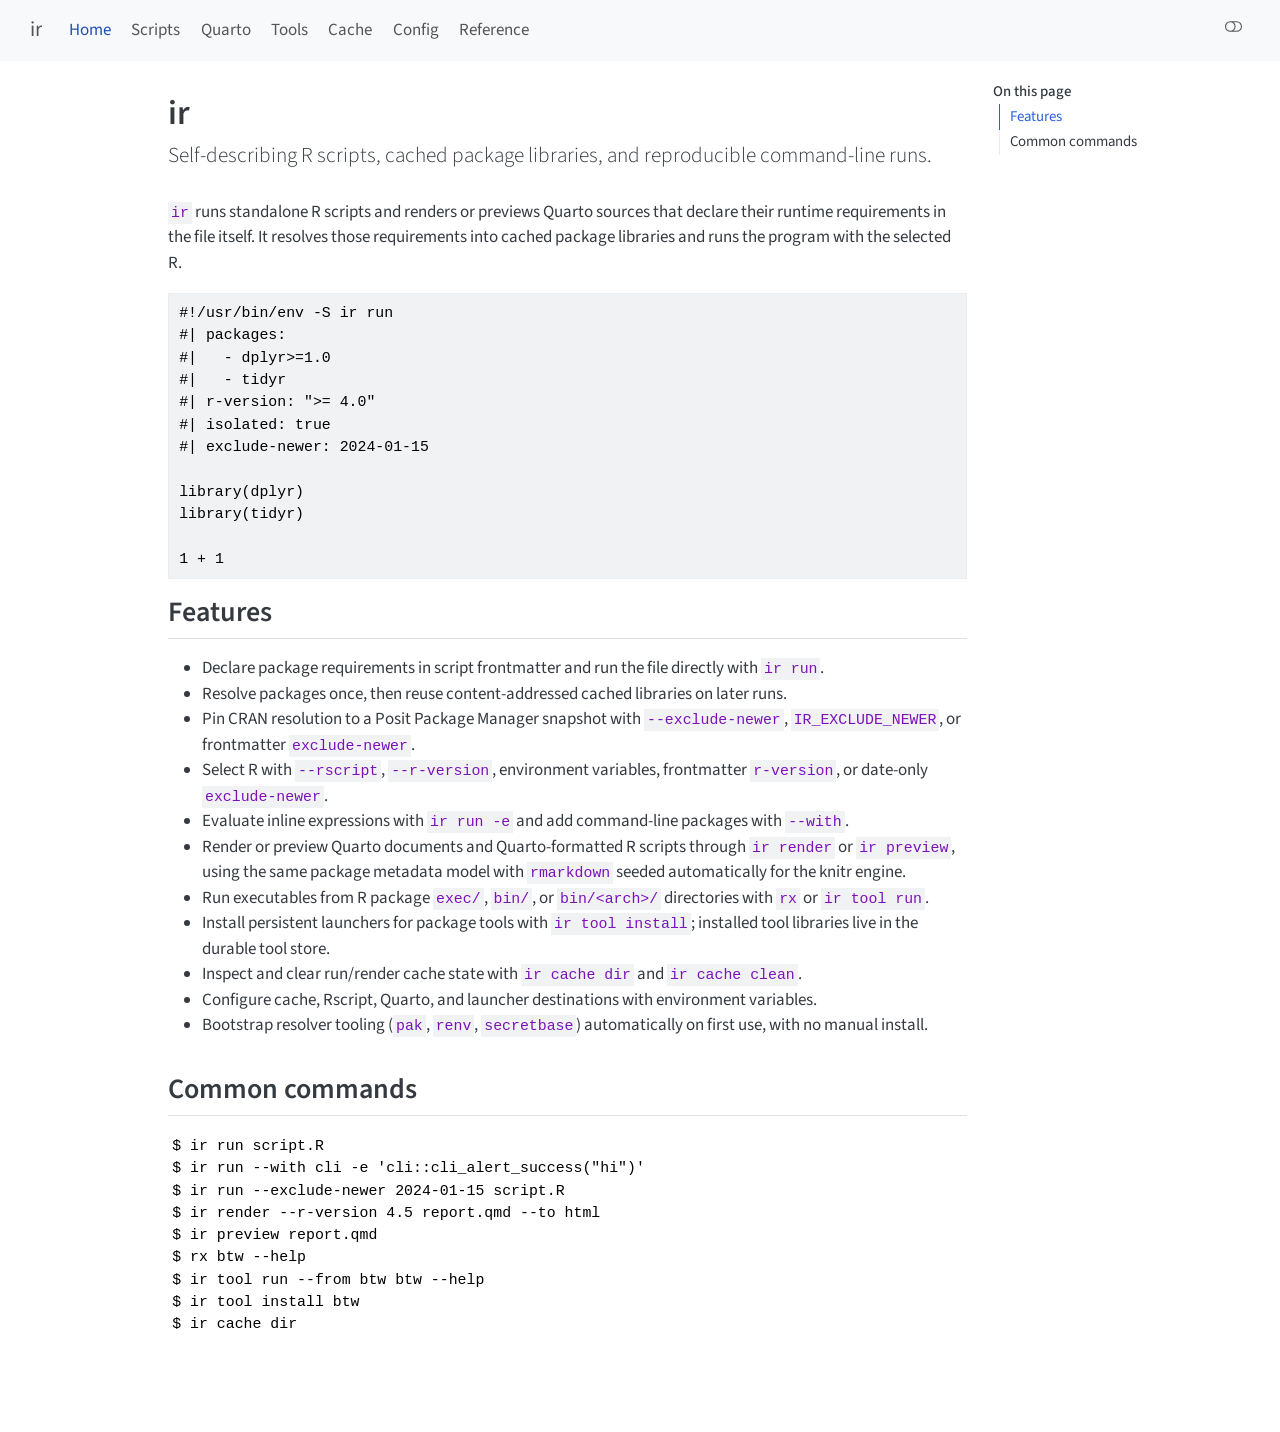
==== index.html @ ee56a280 "Built site for gh-pages" ====
<!DOCTYPE html>
<html xmlns="http://www.w3.org/1999/xhtml" lang="en" xml:lang="en"><head>

<meta charset="utf-8">
<meta name="generator" content="quarto-1.9.38">

<meta name="viewport" content="width=device-width, initial-scale=1.0, user-scalable=yes">


<title>ir</title>
<style>
/* Default styles provided by pandoc.
** See https://pandoc.org/MANUAL.html#variables-for-html for config info.
*/
code{white-space: pre-wrap;}
span.smallcaps{font-variant: small-caps;}
div.columns{display: flex; gap: min(4vw, 1.5em);}
div.column{flex: auto; overflow-x: auto;}
div.hanging-indent{margin-left: 1.5em; text-indent: -1.5em;}
ul.task-list{list-style: none;}
ul.task-list li input[type="checkbox"] {
  width: 0.8em;
  margin: 0 0.8em 0.2em -1em; /* quarto-specific, see https://github.com/quarto-dev/quarto-cli/issues/4556 */ 
  vertical-align: middle;
}
/* CSS for syntax highlighting */
html { -webkit-text-size-adjust: 100%; }
pre > code.sourceCode { white-space: pre; position: relative; }
pre > code.sourceCode > span { display: inline-block; line-height: 1.25; }
pre > code.sourceCode > span:empty { height: 1.2em; }
.sourceCode { overflow: visible; }
code.sourceCode > span { color: inherit; text-decoration: inherit; }
div.sourceCode { margin: 1em 0; }
pre.sourceCode { margin: 0; }
@media screen {
div.sourceCode { overflow: auto; }
}
@media print {
pre > code.sourceCode { white-space: pre-wrap; }
pre > code.sourceCode > span { text-indent: -5em; padding-left: 5em; }
}
pre.numberSource code
  { counter-reset: source-line 0; }
pre.numberSource code > span
  { position: relative; left: -4em; counter-increment: source-line; }
pre.numberSource code > span > a:first-child::before
  { content: counter(source-line);
    position: relative; left: -1em; text-align: right; vertical-align: baseline;
    border: none; display: inline-block;
    -webkit-touch-callout: none; -webkit-user-select: none;
    -khtml-user-select: none; -moz-user-select: none;
    -ms-user-select: none; user-select: none;
    padding: 0 4px; width: 4em;
  }
pre.numberSource { margin-left: 3em;  padding-left: 4px; }
div.sourceCode
  {   }
@media screen {
pre > code.sourceCode > span > a:first-child::before { text-decoration: underline; }
}
</style>


<script src="site_libs/quarto-nav/quarto-nav.js"></script>
<script src="site_libs/quarto-nav/headroom.min.js"></script>
<script src="site_libs/clipboard/clipboard.min.js"></script>
<script src="site_libs/quarto-search/autocomplete.umd.js"></script>
<script src="site_libs/quarto-search/fuse.min.js"></script>
<script src="site_libs/quarto-search/quarto-search.js"></script>
<meta name="quarto:offset" content="./">
<script src="site_libs/quarto-html/quarto.js" type="module"></script>
<script src="site_libs/quarto-html/tabsets/tabsets.js" type="module"></script>
<script src="site_libs/quarto-html/popper.min.js"></script>
<script src="site_libs/quarto-html/tippy.umd.min.js"></script>
<script src="site_libs/quarto-html/anchor.min.js"></script>
<link href="site_libs/quarto-html/tippy.css" rel="stylesheet">
<link href="site_libs/quarto-html/quarto-syntax-highlighting-15634bcf2e68342d4ad2dfa704d543f6.css" rel="stylesheet" class="quarto-color-scheme" id="quarto-text-highlighting-styles">
<link href="site_libs/quarto-html/quarto-syntax-highlighting-dark-0a6b7249c26820e032cb0bd839ff02b1.css" rel="stylesheet" class="quarto-color-scheme quarto-color-alternate" id="quarto-text-highlighting-styles">
<link href="site_libs/quarto-html/quarto-syntax-highlighting-15634bcf2e68342d4ad2dfa704d543f6.css" rel="stylesheet" class="quarto-color-scheme-extra" id="quarto-text-highlighting-styles">
<script src="site_libs/bootstrap/bootstrap.min.js"></script>
<link href="site_libs/bootstrap/bootstrap-icons.css" rel="stylesheet">
<link href="site_libs/bootstrap/bootstrap-4d08de4580803706af5889ce055dab9a.min.css" rel="stylesheet" append-hash="true" class="quarto-color-scheme" id="quarto-bootstrap" data-mode="light">
<link href="site_libs/bootstrap/bootstrap-dark-e6dd9997ba118c68ba13f581a7417351.min.css" rel="stylesheet" append-hash="true" class="quarto-color-scheme quarto-color-alternate" id="quarto-bootstrap" data-mode="dark">
<link href="site_libs/bootstrap/bootstrap-4d08de4580803706af5889ce055dab9a.min.css" rel="stylesheet" append-hash="true" class="quarto-color-scheme-extra" id="quarto-bootstrap" data-mode="light">
<script id="quarto-search-options" type="application/json">{
  "location": "navbar",
  "copy-button": false,
  "collapse-after": 3,
  "panel-placement": "end",
  "type": "overlay",
  "limit": 50,
  "keyboard-shortcut": [
    "f",
    "/",
    "s"
  ],
  "show-item-context": false,
  "language": {
    "search-no-results-text": "No results",
    "search-matching-documents-text": "matching documents",
    "search-copy-link-title": "Copy link to search",
    "search-hide-matches-text": "Hide additional matches",
    "search-more-match-text": "more match in this document",
    "search-more-matches-text": "more matches in this document",
    "search-clear-button-title": "Clear",
    "search-text-placeholder": "",
    "search-detached-cancel-button-title": "Cancel",
    "search-submit-button-title": "Submit",
    "search-label": "Search"
  }
}</script>


<link rel="stylesheet" href="styles.css">
</head>

<body class="nav-fixed quarto-light"><script id="quarto-html-before-body" type="application/javascript">
    const toggleBodyColorMode = (bsSheetEl) => {
      const mode = bsSheetEl.getAttribute("data-mode");
      const bodyEl = window.document.querySelector("body");
      if (mode === "dark") {
        bodyEl.classList.add("quarto-dark");
        bodyEl.classList.remove("quarto-light");
      } else {
        bodyEl.classList.add("quarto-light");
        bodyEl.classList.remove("quarto-dark");
      }
    }
    const toggleBodyColorPrimary = () => {
      const bsSheetEl = window.document.querySelector("link#quarto-bootstrap:not([rel=disabled-stylesheet])");
      if (bsSheetEl) {
        toggleBodyColorMode(bsSheetEl);
      }
    }
    const setColorSchemeToggle = (alternate) => {
      const toggles = window.document.querySelectorAll('.quarto-color-scheme-toggle');
      for (let i=0; i < toggles.length; i++) {
        const toggle = toggles[i];
        if (toggle) {
          if (alternate) {
            toggle.classList.add("alternate");
          } else {
            toggle.classList.remove("alternate");
          }
        }
      }
    };
    const toggleColorMode = (alternate) => {
      // Switch the stylesheets
      const primaryStylesheets = window.document.querySelectorAll('link.quarto-color-scheme:not(.quarto-color-alternate)');
      const alternateStylesheets = window.document.querySelectorAll('link.quarto-color-scheme.quarto-color-alternate');
      manageTransitions('#quarto-margin-sidebar .nav-link', false);
      if (alternate) {
        // note: dark is layered on light, we don't disable primary!
        enableStylesheet(alternateStylesheets);
        for (const sheetNode of alternateStylesheets) {
          if (sheetNode.id === "quarto-bootstrap") {
            toggleBodyColorMode(sheetNode);
          }
        }
      } else {
        disableStylesheet(alternateStylesheets);
        enableStylesheet(primaryStylesheets)
        toggleBodyColorPrimary();
      }
      manageTransitions('#quarto-margin-sidebar .nav-link', true);
      // Switch the toggles
      setColorSchemeToggle(alternate)
      // Hack to workaround the fact that safari doesn't
      // properly recolor the scrollbar when toggling (#1455)
      if (navigator.userAgent.indexOf('Safari') > 0 && navigator.userAgent.indexOf('Chrome') == -1) {
        manageTransitions("body", false);
        window.scrollTo(0, 1);
        setTimeout(() => {
          window.scrollTo(0, 0);
          manageTransitions("body", true);
        }, 40);
      }
    }
    const disableStylesheet = (stylesheets) => {
      for (let i=0; i < stylesheets.length; i++) {
        const stylesheet = stylesheets[i];
        stylesheet.rel = 'disabled-stylesheet';
      }
    }
    const enableStylesheet = (stylesheets) => {
      for (let i=0; i < stylesheets.length; i++) {
        const stylesheet = stylesheets[i];
        if(stylesheet.rel !== 'stylesheet') { // for Chrome, which will still FOUC without this check
          stylesheet.rel = 'stylesheet';
        }
      }
    }
    const manageTransitions = (selector, allowTransitions) => {
      const els = window.document.querySelectorAll(selector);
      for (let i=0; i < els.length; i++) {
        const el = els[i];
        if (allowTransitions) {
          el.classList.remove('notransition');
        } else {
          el.classList.add('notransition');
        }
      }
    }
    const isFileUrl = () => {
      return window.location.protocol === 'file:';
    }
    const hasAlternateSentinel = () => {
      let styleSentinel = getColorSchemeSentinel();
      if (styleSentinel !== null) {
        return styleSentinel === "alternate";
      } else {
        return false;
      }
    }
    const setStyleSentinel = (alternate) => {
      const value = alternate ? "alternate" : "default";
      if (!isFileUrl()) {
        window.localStorage.setItem("quarto-color-scheme", value);
      } else {
        localAlternateSentinel = value;
      }
    }
    const getColorSchemeSentinel = () => {
      if (!isFileUrl()) {
        const storageValue = window.localStorage.getItem("quarto-color-scheme");
        return storageValue != null ? storageValue : localAlternateSentinel;
      } else {
        return localAlternateSentinel;
      }
    }
    const toggleGiscusIfUsed = (isAlternate, darkModeDefault) => {
      const baseTheme = document.querySelector('#giscus-base-theme')?.value ?? 'light';
      const alternateTheme = document.querySelector('#giscus-alt-theme')?.value ?? 'dark';
      let newTheme = '';
      if(authorPrefersDark) {
        newTheme = isAlternate ? baseTheme : alternateTheme;
      } else {
        newTheme = isAlternate ? alternateTheme : baseTheme;
      }
      const changeGiscusTheme = () => {
        // From: https://github.com/giscus/giscus/issues/336
        const sendMessage = (message) => {
          const iframe = document.querySelector('iframe.giscus-frame');
          if (!iframe) return;
          iframe.contentWindow.postMessage({ giscus: message }, 'https://giscus.app');
        }
        sendMessage({
          setConfig: {
            theme: newTheme
          }
        });
      }
      const isGiscussLoaded = window.document.querySelector('iframe.giscus-frame') !== null;
      if (isGiscussLoaded) {
        changeGiscusTheme();
      }
    };
    const authorPrefersDark = false;
    const darkModeDefault = authorPrefersDark;
      document.querySelector('link#quarto-text-highlighting-styles.quarto-color-scheme-extra').rel = 'disabled-stylesheet';
      document.querySelector('link#quarto-bootstrap.quarto-color-scheme-extra').rel = 'disabled-stylesheet';
    let localAlternateSentinel = darkModeDefault ? 'alternate' : 'default';
    // Dark / light mode switch
    window.quartoToggleColorScheme = () => {
      // Read the current dark / light value
      let toAlternate = !hasAlternateSentinel();
      toggleColorMode(toAlternate);
      setStyleSentinel(toAlternate);
      toggleGiscusIfUsed(toAlternate, darkModeDefault);
      window.dispatchEvent(new Event('resize'));
    };
    // Switch to dark mode if need be
    if (hasAlternateSentinel()) {
      toggleColorMode(true);
    } else {
      toggleColorMode(false);
    }
  </script>

<div id="quarto-search-results"></div>
  <header id="quarto-header" class="headroom fixed-top">
    <nav class="navbar navbar-expand-lg " data-bs-theme="dark">
      <div class="navbar-container container-fluid">
      <div class="navbar-brand-container mx-auto">
    <a class="navbar-brand" href="./index.html">
    <span class="navbar-title">ir</span>
    </a>
  </div>
            <div id="quarto-search" class="" title="Search"></div>
          <button class="navbar-toggler" type="button" data-bs-toggle="collapse" data-bs-target="#navbarCollapse" aria-controls="navbarCollapse" role="menu" aria-expanded="false" aria-label="Toggle navigation" onclick="if (window.quartoToggleHeadroom) { window.quartoToggleHeadroom(); }">
  <span class="navbar-toggler-icon"></span>
</button>
          <div class="collapse navbar-collapse" id="navbarCollapse">
            <ul class="navbar-nav navbar-nav-scroll me-auto">
  <li class="nav-item">
    <a class="nav-link active" href="./index.html" aria-current="page"> 
<span class="menu-text">Home</span></a>
  </li>  
  <li class="nav-item">
    <a class="nav-link" href="./run.html"> 
<span class="menu-text">Scripts</span></a>
  </li>  
  <li class="nav-item">
    <a class="nav-link" href="./quarto.html"> 
<span class="menu-text">Quarto</span></a>
  </li>  
  <li class="nav-item">
    <a class="nav-link" href="./tools.html"> 
<span class="menu-text">Tools</span></a>
  </li>  
  <li class="nav-item">
    <a class="nav-link" href="./cache.html"> 
<span class="menu-text">Cache</span></a>
  </li>  
  <li class="nav-item">
    <a class="nav-link" href="./config.html"> 
<span class="menu-text">Config</span></a>
  </li>  
  <li class="nav-item">
    <a class="nav-link" href="./reference.html"> 
<span class="menu-text">Reference</span></a>
  </li>  
</ul>
          </div> <!-- /navcollapse -->
            <div class="quarto-navbar-tools">
  <a href="" class="quarto-color-scheme-toggle quarto-navigation-tool  px-1" onclick="window.quartoToggleColorScheme(); return false;" title="Toggle dark mode"><i class="bi"></i></a>
</div>
      </div> <!-- /container-fluid -->
    </nav>
</header>
<!-- content -->
<div id="quarto-content" class="quarto-container page-columns page-rows-contents page-layout-article page-navbar">
<!-- sidebar -->
<!-- margin-sidebar -->
    <div id="quarto-margin-sidebar" class="sidebar margin-sidebar">
        <nav id="TOC" role="doc-toc" class="toc-active">
    <h2 id="toc-title">On this page</h2>
   
  <ul>
  <li><a href="#features" id="toc-features" class="nav-link active" data-scroll-target="#features">Features</a></li>
  <li><a href="#common-commands" id="toc-common-commands" class="nav-link" data-scroll-target="#common-commands">Common commands</a></li>
  </ul>
</nav>
    </div>
<!-- main -->
<main class="content" id="quarto-document-content">


<header id="title-block-header" class="quarto-title-block default">
<div class="quarto-title">
<h1 class="title">ir</h1>
<p class="subtitle lead">Self-describing R scripts, cached package libraries, and reproducible command-line runs.</p>
</div>



<div class="quarto-title-meta">

    
  
    
  </div>
  


</header>


<p><code>ir</code> runs standalone R scripts and renders or previews Quarto sources that declare their runtime requirements in the file itself. It resolves those requirements into cached package libraries and runs the program with the selected R.</p>
<div class="code-copy-outer-scaffold"><div class="sourceCode" id="cb1"><pre class="sourceCode r code-with-copy"><code class="sourceCode r"><span id="cb1-1"><a href="#cb1-1" aria-hidden="true" tabindex="-1"></a><span class="co">#!/usr/bin/env -S ir run</span></span>
<span id="cb1-2"><a href="#cb1-2" aria-hidden="true" tabindex="-1"></a><span class="co">#| packages:</span></span>
<span id="cb1-3"><a href="#cb1-3" aria-hidden="true" tabindex="-1"></a><span class="co">#|   - dplyr&gt;=1.0</span></span>
<span id="cb1-4"><a href="#cb1-4" aria-hidden="true" tabindex="-1"></a><span class="co">#|   - tidyr</span></span>
<span id="cb1-5"><a href="#cb1-5" aria-hidden="true" tabindex="-1"></a><span class="co">#| r-version: "&gt;= 4.0"</span></span>
<span id="cb1-6"><a href="#cb1-6" aria-hidden="true" tabindex="-1"></a><span class="co">#| isolated: true</span></span>
<span id="cb1-7"><a href="#cb1-7" aria-hidden="true" tabindex="-1"></a><span class="co">#| exclude-newer: 2024-01-15</span></span>
<span id="cb1-8"><a href="#cb1-8" aria-hidden="true" tabindex="-1"></a></span>
<span id="cb1-9"><a href="#cb1-9" aria-hidden="true" tabindex="-1"></a><span class="fu">library</span>(dplyr)</span>
<span id="cb1-10"><a href="#cb1-10" aria-hidden="true" tabindex="-1"></a><span class="fu">library</span>(tidyr)</span>
<span id="cb1-11"><a href="#cb1-11" aria-hidden="true" tabindex="-1"></a></span>
<span id="cb1-12"><a href="#cb1-12" aria-hidden="true" tabindex="-1"></a><span class="dv">1</span> <span class="sc">+</span> <span class="dv">1</span></span></code></pre></div><button title="Copy to Clipboard" class="code-copy-button"><i class="bi"></i></button></div>
<section id="features" class="level2">
<h2 class="anchored" data-anchor-id="features">Features</h2>
<ul>
<li>Declare package requirements in script frontmatter and run the file directly with <code>ir run</code>.</li>
<li>Resolve packages once, then reuse content-addressed cached libraries on later runs.</li>
<li>Pin CRAN resolution to a Posit Package Manager snapshot with <code>--exclude-newer</code>, <code>IR_EXCLUDE_NEWER</code>, or frontmatter <code>exclude-newer</code>.</li>
<li>Select R with <code>--rscript</code>, <code>--r-version</code>, environment variables, frontmatter <code>r-version</code>, or date-only <code>exclude-newer</code>.</li>
<li>Evaluate inline expressions with <code>ir run -e</code> and add command-line packages with <code>--with</code>.</li>
<li>Render or preview Quarto documents and Quarto-formatted R scripts through <code>ir render</code> or <code>ir preview</code>, using the same package metadata model with <code>rmarkdown</code> seeded automatically for the knitr engine.</li>
<li>Run executables from R package <code>exec/</code>, <code>bin/</code>, or <code>bin/&lt;arch&gt;/</code> directories with <code>rx</code> or <code>ir tool run</code>.</li>
<li>Install persistent launchers for package tools with <code>ir tool install</code>; installed tool libraries live in the durable tool store.</li>
<li>Inspect and clear run/render cache state with <code>ir cache dir</code> and <code>ir cache clean</code>.</li>
<li>Configure cache, Rscript, Quarto, and launcher destinations with environment variables.</li>
<li>Bootstrap resolver tooling (<code>pak</code>, <code>renv</code>, <code>secretbase</code>) automatically on first use, with no manual install.</li>
</ul>
</section>
<section id="common-commands" class="level2">
<h2 class="anchored" data-anchor-id="common-commands">Common commands</h2>
<pre class="console"><code>$ ir run script.R
$ ir run --with cli -e 'cli::cli_alert_success("hi")'
$ ir run --exclude-newer 2024-01-15 script.R
$ ir render --r-version 4.5 report.qmd --to html
$ ir preview report.qmd
$ rx btw --help
$ ir tool run --from btw btw --help
$ ir tool install btw
$ ir cache dir</code></pre>


</section>

</main> <!-- /main -->
<script id="quarto-html-after-body" type="application/javascript">
  window.document.addEventListener("DOMContentLoaded", function (event) {
    // Ensure there is a toggle, if there isn't float one in the top right
    if (window.document.querySelector('.quarto-color-scheme-toggle') === null) {
      const a = window.document.createElement('a');
      a.classList.add('top-right');
      a.classList.add('quarto-color-scheme-toggle');
      a.href = "";
      a.onclick = function() { try { window.quartoToggleColorScheme(); } catch {} return false; };
      const i = window.document.createElement("i");
      i.classList.add('bi');
      a.appendChild(i);
      window.document.body.appendChild(a);
    }
    setColorSchemeToggle(hasAlternateSentinel())
    const icon = "";
    const anchorJS = new window.AnchorJS();
    anchorJS.options = {
      placement: 'right',
      icon: icon
    };
    anchorJS.add('.anchored');
    const isCodeAnnotation = (el) => {
      for (const clz of el.classList) {
        if (clz.startsWith('code-annotation-')) {                     
          return true;
        }
      }
      return false;
    }
    const onCopySuccess = function(e) {
      // button target
      const button = e.trigger;
      // don't keep focus
      button.blur();
      // flash "checked"
      button.classList.add('code-copy-button-checked');
      var currentTitle = button.getAttribute("title");
      button.setAttribute("title", "Copied!");
      let tooltip;
      if (window.bootstrap) {
        button.setAttribute("data-bs-toggle", "tooltip");
        button.setAttribute("data-bs-placement", "left");
        button.setAttribute("data-bs-title", "Copied!");
        tooltip = new bootstrap.Tooltip(button, 
          { trigger: "manual", 
            customClass: "code-copy-button-tooltip",
            offset: [0, -8]});
        tooltip.show();    
      }
      setTimeout(function() {
        if (tooltip) {
          tooltip.hide();
          button.removeAttribute("data-bs-title");
          button.removeAttribute("data-bs-toggle");
          button.removeAttribute("data-bs-placement");
        }
        button.setAttribute("title", currentTitle);
        button.classList.remove('code-copy-button-checked');
      }, 1000);
      // clear code selection
      e.clearSelection();
    }
    const getTextToCopy = function(trigger) {
      const outerScaffold = trigger.parentElement.cloneNode(true);
      const codeEl = outerScaffold.querySelector('code');
      for (const childEl of codeEl.children) {
        if (isCodeAnnotation(childEl)) {
          childEl.remove();
        }
      }
      return codeEl.innerText;
    }
    const clipboard = new window.ClipboardJS('.code-copy-button:not([data-in-quarto-modal])', {
      text: getTextToCopy
    });
    clipboard.on('success', onCopySuccess);
    if (window.document.getElementById('quarto-embedded-source-code-modal')) {
      const clipboardModal = new window.ClipboardJS('.code-copy-button[data-in-quarto-modal]', {
        text: getTextToCopy,
        container: window.document.getElementById('quarto-embedded-source-code-modal')
      });
      clipboardModal.on('success', onCopySuccess);
    }
      var localhostRegex = new RegExp(/^(?:http|https):\/\/localhost\:?[0-9]*\//);
      var mailtoRegex = new RegExp(/^mailto:/);
        var filterRegex = new RegExp("https:\/\/r-lib\.github\.io\/ir\/");
      var isInternal = (href) => {
          return filterRegex.test(href) || localhostRegex.test(href) || mailtoRegex.test(href);
      }
      // Inspect non-navigation links and adorn them if external
     var links = window.document.querySelectorAll('a[href]:not(.nav-link):not(.navbar-brand):not(.toc-action):not(.sidebar-link):not(.sidebar-item-toggle):not(.pagination-link):not(.no-external):not([aria-hidden]):not(.dropdown-item):not(.quarto-navigation-tool):not(.about-link)');
      for (var i=0; i<links.length; i++) {
        const link = links[i];
        if (!isInternal(link.href)) {
          // undo the damage that might have been done by quarto-nav.js in the case of
          // links that we want to consider external
          if (link.dataset.originalHref !== undefined) {
            link.href = link.dataset.originalHref;
          }
        }
      }
    function tippyHover(el, contentFn, onTriggerFn, onUntriggerFn) {
      const config = {
        allowHTML: true,
        maxWidth: 500,
        delay: 100,
        arrow: false,
        appendTo: function(el) {
            return el.parentElement;
        },
        interactive: true,
        interactiveBorder: 10,
        theme: 'quarto',
        placement: 'bottom-start',
      };
      if (contentFn) {
        config.content = contentFn;
      }
      if (onTriggerFn) {
        config.onTrigger = onTriggerFn;
      }
      if (onUntriggerFn) {
        config.onUntrigger = onUntriggerFn;
      }
      window.tippy(el, config); 
    }
    const noterefs = window.document.querySelectorAll('a[role="doc-noteref"]');
    for (var i=0; i<noterefs.length; i++) {
      const ref = noterefs[i];
      tippyHover(ref, function() {
        // use id or data attribute instead here
        let href = ref.getAttribute('data-footnote-href') || ref.getAttribute('href');
        try { href = new URL(href).hash; } catch {}
        const id = href.replace(/^#\/?/, "");
        const note = window.document.getElementById(id);
        if (note) {
          return note.innerHTML;
        } else {
          return "";
        }
      });
    }
    const xrefs = window.document.querySelectorAll('a.quarto-xref');
    const processXRef = (id, note) => {
      // Strip column container classes
      const stripColumnClz = (el) => {
        el.classList.remove("page-full", "page-columns");
        if (el.children) {
          for (const child of el.children) {
            stripColumnClz(child);
          }
        }
      }
      stripColumnClz(note)
      if (id === null || id.startsWith('sec-')) {
        // Special case sections, only their first couple elements
        const container = document.createElement("div");
        if (note.children && note.children.length > 2) {
          container.appendChild(note.children[0].cloneNode(true));
          for (let i = 1; i < note.children.length; i++) {
            const child = note.children[i];
            if (child.tagName === "P" && child.innerText === "") {
              continue;
            } else {
              container.appendChild(child.cloneNode(true));
              break;
            }
          }
          if (window.Quarto?.typesetMath) {
            window.Quarto.typesetMath(container);
          }
          return container.innerHTML
        } else {
          if (window.Quarto?.typesetMath) {
            window.Quarto.typesetMath(note);
          }
          return note.innerHTML;
        }
      } else {
        // Remove any anchor links if they are present
        const anchorLink = note.querySelector('a.anchorjs-link');
        if (anchorLink) {
          anchorLink.remove();
        }
        if (window.Quarto?.typesetMath) {
          window.Quarto.typesetMath(note);
        }
        if (note.classList.contains("callout")) {
          return note.outerHTML;
        } else {
          return note.innerHTML;
        }
      }
    }
    for (var i=0; i<xrefs.length; i++) {
      const xref = xrefs[i];
      tippyHover(xref, undefined, function(instance) {
        instance.disable();
        let url = xref.getAttribute('href');
        let hash = undefined; 
        if (url.startsWith('#')) {
          hash = url;
        } else {
          try { hash = new URL(url).hash; } catch {}
        }
        if (hash) {
          const id = hash.replace(/^#\/?/, "");
          const note = window.document.getElementById(id);
          if (note !== null) {
            try {
              const html = processXRef(id, note.cloneNode(true));
              instance.setContent(html);
            } finally {
              instance.enable();
              instance.show();
            }
          } else {
            // See if we can fetch this
            fetch(url.split('#')[0])
            .then(res => res.text())
            .then(html => {
              const parser = new DOMParser();
              const htmlDoc = parser.parseFromString(html, "text/html");
              const note = htmlDoc.getElementById(id);
              if (note !== null) {
                const html = processXRef(id, note);
                instance.setContent(html);
              } 
            }).finally(() => {
              instance.enable();
              instance.show();
            });
          }
        } else {
          // See if we can fetch a full url (with no hash to target)
          // This is a special case and we should probably do some content thinning / targeting
          fetch(url)
          .then(res => res.text())
          .then(html => {
            const parser = new DOMParser();
            const htmlDoc = parser.parseFromString(html, "text/html");
            const note = htmlDoc.querySelector('main.content');
            if (note !== null) {
              // This should only happen for chapter cross references
              // (since there is no id in the URL)
              // remove the first header
              if (note.children.length > 0 && note.children[0].tagName === "HEADER") {
                note.children[0].remove();
              }
              const html = processXRef(null, note);
              instance.setContent(html);
            } 
          }).finally(() => {
            instance.enable();
            instance.show();
          });
        }
      }, function(instance) {
      });
    }
        let selectedAnnoteEl;
        const selectorForAnnotation = ( cell, annotation) => {
          let cellAttr = 'data-code-cell="' + cell + '"';
          let lineAttr = 'data-code-annotation="' +  annotation + '"';
          const selector = 'span[' + cellAttr + '][' + lineAttr + ']';
          return selector;
        }
        const selectCodeLines = (annoteEl) => {
          const doc = window.document;
          const targetCell = annoteEl.getAttribute("data-target-cell");
          const targetAnnotation = annoteEl.getAttribute("data-target-annotation");
          const annoteSpan = window.document.querySelector(selectorForAnnotation(targetCell, targetAnnotation));
          const lines = annoteSpan.getAttribute("data-code-lines").split(",");
          const lineIds = lines.map((line) => {
            return targetCell + "-" + line;
          })
          let top = null;
          let height = null;
          let parent = null;
          if (lineIds.length > 0) {
              //compute the position of the single el (top and bottom and make a div)
              const el = window.document.getElementById(lineIds[0]);
              top = el.offsetTop;
              height = el.offsetHeight;
              parent = el.parentElement.parentElement;
            if (lineIds.length > 1) {
              const lastEl = window.document.getElementById(lineIds[lineIds.length - 1]);
              const bottom = lastEl.offsetTop + lastEl.offsetHeight;
              height = bottom - top;
            }
            if (top !== null && height !== null && parent !== null) {
              // cook up a div (if necessary) and position it 
              let div = window.document.getElementById("code-annotation-line-highlight");
              if (div === null) {
                div = window.document.createElement("div");
                div.setAttribute("id", "code-annotation-line-highlight");
                div.style.position = 'absolute';
                parent.appendChild(div);
              }
              div.style.top = top - 2 + "px";
              div.style.height = height + 4 + "px";
              div.style.left = 0;
              let gutterDiv = window.document.getElementById("code-annotation-line-highlight-gutter");
              if (gutterDiv === null) {
                gutterDiv = window.document.createElement("div");
                gutterDiv.setAttribute("id", "code-annotation-line-highlight-gutter");
                gutterDiv.style.position = 'absolute';
                const codeCell = window.document.getElementById(targetCell);
                const gutter = codeCell.querySelector('.code-annotation-gutter');
                gutter.appendChild(gutterDiv);
              }
              gutterDiv.style.top = top - 2 + "px";
              gutterDiv.style.height = height + 4 + "px";
            }
            selectedAnnoteEl = annoteEl;
          }
        };
        const unselectCodeLines = () => {
          const elementsIds = ["code-annotation-line-highlight", "code-annotation-line-highlight-gutter"];
          elementsIds.forEach((elId) => {
            const div = window.document.getElementById(elId);
            if (div) {
              div.remove();
            }
          });
          selectedAnnoteEl = undefined;
        };
          // Handle positioning of the toggle
      window.addEventListener(
        "resize",
        throttle(() => {
          elRect = undefined;
          if (selectedAnnoteEl) {
            selectCodeLines(selectedAnnoteEl);
          }
        }, 10)
      );
      function throttle(fn, ms) {
      let throttle = false;
      let timer;
        return (...args) => {
          if(!throttle) { // first call gets through
              fn.apply(this, args);
              throttle = true;
          } else { // all the others get throttled
              if(timer) clearTimeout(timer); // cancel #2
              timer = setTimeout(() => {
                fn.apply(this, args);
                timer = throttle = false;
              }, ms);
          }
        };
      }
        // Attach click handler to the DT
        const annoteDls = window.document.querySelectorAll('dt[data-target-cell]');
        for (const annoteDlNode of annoteDls) {
          annoteDlNode.addEventListener('click', (event) => {
            const clickedEl = event.target;
            if (clickedEl !== selectedAnnoteEl) {
              unselectCodeLines();
              const activeEl = window.document.querySelector('dt[data-target-cell].code-annotation-active');
              if (activeEl) {
                activeEl.classList.remove('code-annotation-active');
              }
              selectCodeLines(clickedEl);
              clickedEl.classList.add('code-annotation-active');
            } else {
              // Unselect the line
              unselectCodeLines();
              clickedEl.classList.remove('code-annotation-active');
            }
          });
        }
    const findCites = (el) => {
      const parentEl = el.parentElement;
      if (parentEl) {
        const cites = parentEl.dataset.cites;
        if (cites) {
          return {
            el,
            cites: cites.split(' ')
          };
        } else {
          return findCites(el.parentElement)
        }
      } else {
        return undefined;
      }
    };
    var bibliorefs = window.document.querySelectorAll('a[role="doc-biblioref"]');
    for (var i=0; i<bibliorefs.length; i++) {
      const ref = bibliorefs[i];
      const citeInfo = findCites(ref);
      if (citeInfo) {
        tippyHover(citeInfo.el, function() {
          var popup = window.document.createElement('div');
          citeInfo.cites.forEach(function(cite) {
            var citeDiv = window.document.createElement('div');
            citeDiv.classList.add('hanging-indent');
            citeDiv.classList.add('csl-entry');
            var biblioDiv = window.document.getElementById('ref-' + cite);
            if (biblioDiv) {
              citeDiv.innerHTML = biblioDiv.innerHTML;
            }
            popup.appendChild(citeDiv);
          });
          return popup.innerHTML;
        });
      }
    }
  });
  </script>
</div> <!-- /content -->




</body></html>
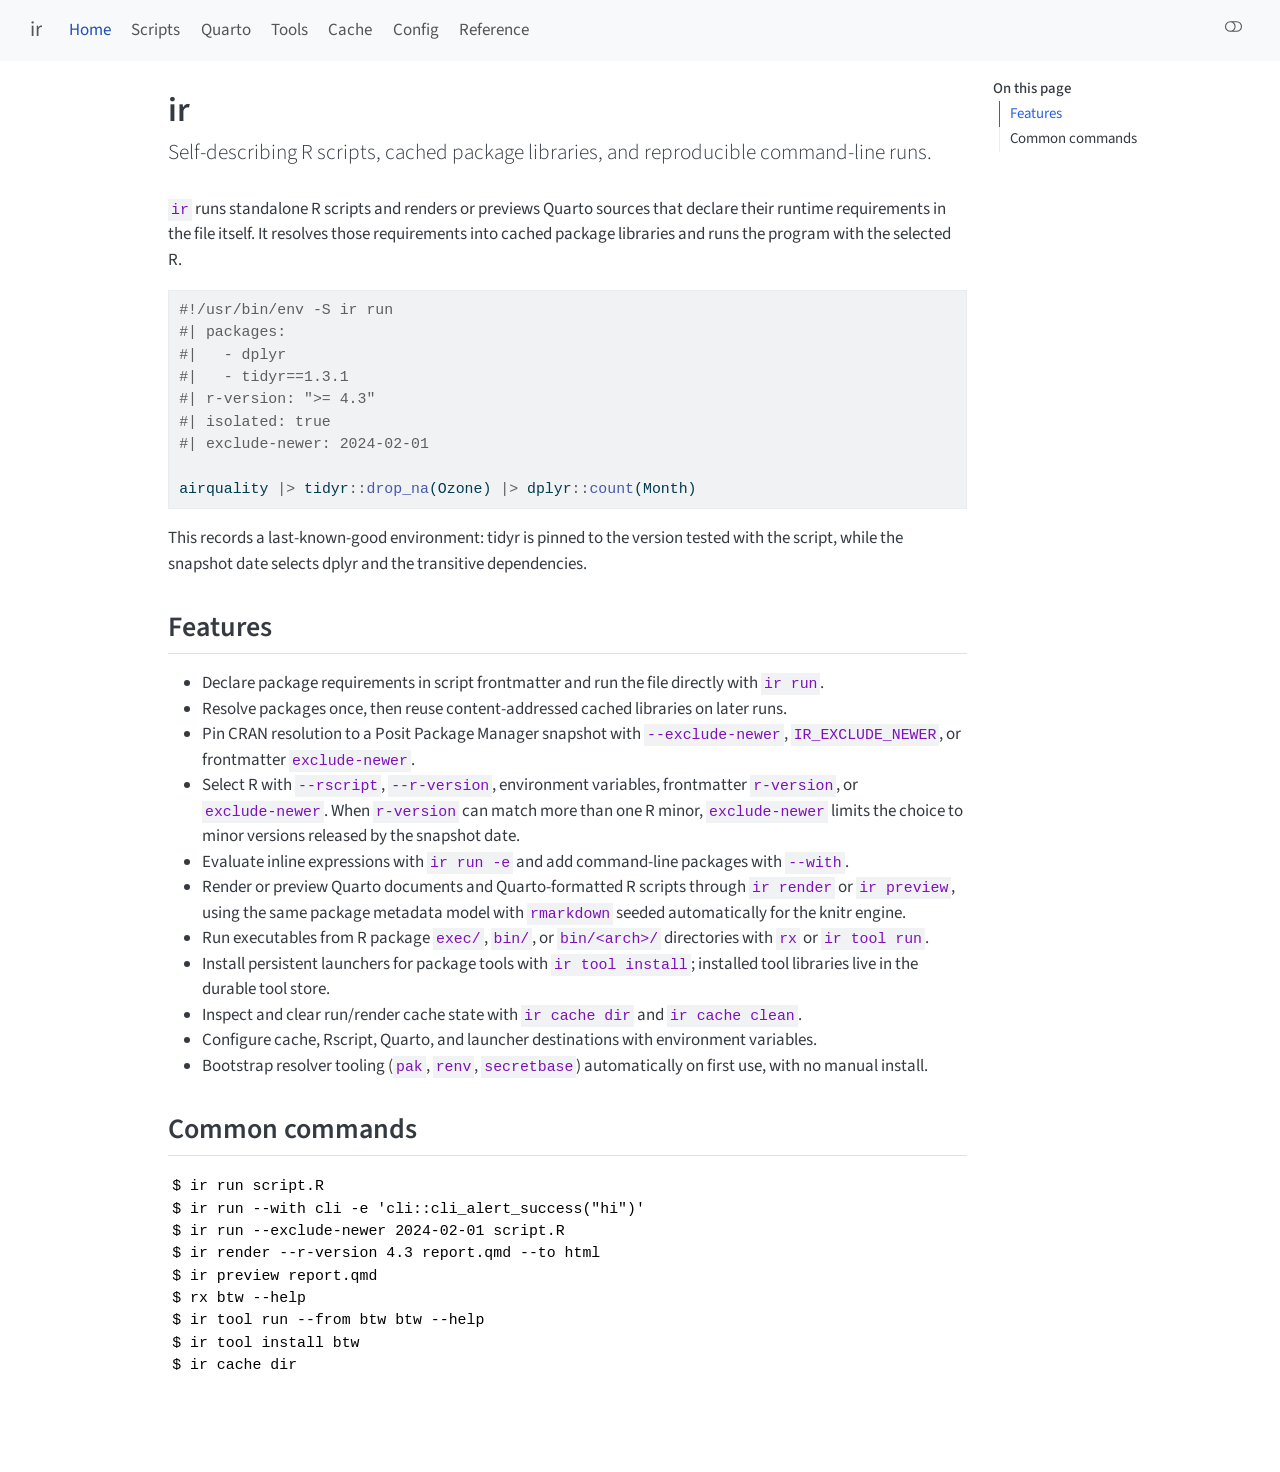
==== commit 63858f22: "Built site for gh-pages" ====
--- a/index.html
+++ b/index.html
@@ -2,7 +2,7 @@
 <html xmlns="http://www.w3.org/1999/xhtml" lang="en" xml:lang="en"><head>
 
 <meta charset="utf-8">
-<meta name="generator" content="quarto-1.9.38">
+<meta name="generator" content="quarto-1.10.18">
 
 <meta name="viewport" content="width=device-width, initial-scale=1.0, user-scalable=yes">
 
@@ -12,10 +12,13 @@
 /* Default styles provided by pandoc.
 ** See https://pandoc.org/MANUAL.html#variables-for-html for config info.
 */
-code{white-space: pre-wrap;}
 span.smallcaps{font-variant: small-caps;}
-div.columns{display: flex; gap: min(4vw, 1.5em);}
-div.column{flex: auto; overflow-x: auto;}
+div.columns{display: flex; gap: 1.5em;}
+div.column{flex: auto;}
+@media screen {
+div.columns{gap: min(4vw, 1.5em);}
+div.column{overflow-x: auto;}
+}
 div.hanging-indent{margin-left: 1.5em; text-indent: -1.5em;}
 ul.task-list{list-style: none;}
 ul.task-list li input[type="checkbox"] {
@@ -74,14 +77,14 @@
 <script src="site_libs/quarto-html/tippy.umd.min.js"></script>
 <script src="site_libs/quarto-html/anchor.min.js"></script>
 <link href="site_libs/quarto-html/tippy.css" rel="stylesheet">
-<link href="site_libs/quarto-html/quarto-syntax-highlighting-15634bcf2e68342d4ad2dfa704d543f6.css" rel="stylesheet" class="quarto-color-scheme" id="quarto-text-highlighting-styles">
-<link href="site_libs/quarto-html/quarto-syntax-highlighting-dark-0a6b7249c26820e032cb0bd839ff02b1.css" rel="stylesheet" class="quarto-color-scheme quarto-color-alternate" id="quarto-text-highlighting-styles">
-<link href="site_libs/quarto-html/quarto-syntax-highlighting-15634bcf2e68342d4ad2dfa704d543f6.css" rel="stylesheet" class="quarto-color-scheme-extra" id="quarto-text-highlighting-styles">
+<link href="site_libs/quarto-html/quarto-syntax-highlighting-64a204ab8560d761af7679ceaba22944.css" rel="stylesheet" class="quarto-color-scheme" id="quarto-text-highlighting-styles">
+<link href="site_libs/quarto-html/quarto-syntax-highlighting-dark-b85bc7c33db8c58e0ec93c3465666fed.css" rel="stylesheet" class="quarto-color-scheme quarto-color-alternate" id="quarto-text-highlighting-styles">
+<link href="site_libs/quarto-html/quarto-syntax-highlighting-64a204ab8560d761af7679ceaba22944.css" rel="stylesheet" class="quarto-color-scheme-extra" id="quarto-text-highlighting-styles">
 <script src="site_libs/bootstrap/bootstrap.min.js"></script>
 <link href="site_libs/bootstrap/bootstrap-icons.css" rel="stylesheet">
-<link href="site_libs/bootstrap/bootstrap-4d08de4580803706af5889ce055dab9a.min.css" rel="stylesheet" append-hash="true" class="quarto-color-scheme" id="quarto-bootstrap" data-mode="light">
-<link href="site_libs/bootstrap/bootstrap-dark-e6dd9997ba118c68ba13f581a7417351.min.css" rel="stylesheet" append-hash="true" class="quarto-color-scheme quarto-color-alternate" id="quarto-bootstrap" data-mode="dark">
-<link href="site_libs/bootstrap/bootstrap-4d08de4580803706af5889ce055dab9a.min.css" rel="stylesheet" append-hash="true" class="quarto-color-scheme-extra" id="quarto-bootstrap" data-mode="light">
+<link href="site_libs/bootstrap/bootstrap-953b800d9952cad34f3dacfb44715a02.min.css" rel="stylesheet" append-hash="true" class="quarto-color-scheme" id="quarto-bootstrap" data-mode="light">
+<link href="site_libs/bootstrap/bootstrap-dark-4ed19646e448f51b124ecd4727e6ff6b.min.css" rel="stylesheet" append-hash="true" class="quarto-color-scheme quarto-color-alternate" id="quarto-bootstrap" data-mode="dark">
+<link href="site_libs/bootstrap/bootstrap-953b800d9952cad34f3dacfb44715a02.min.css" rel="stylesheet" append-hash="true" class="quarto-color-scheme-extra" id="quarto-bootstrap" data-mode="light">
 <script id="quarto-search-options" type="application/json">{
   "location": "navbar",
   "copy-button": false,
@@ -370,23 +373,21 @@
 <p><code>ir</code> runs standalone R scripts and renders or previews Quarto sources that declare their runtime requirements in the file itself. It resolves those requirements into cached package libraries and runs the program with the selected R.</p>
 <div class="code-copy-outer-scaffold"><div class="sourceCode" id="cb1"><pre class="sourceCode r code-with-copy"><code class="sourceCode r"><span id="cb1-1"><a href="#cb1-1" aria-hidden="true" tabindex="-1"></a><span class="co">#!/usr/bin/env -S ir run</span></span>
 <span id="cb1-2"><a href="#cb1-2" aria-hidden="true" tabindex="-1"></a><span class="co">#| packages:</span></span>
-<span id="cb1-3"><a href="#cb1-3" aria-hidden="true" tabindex="-1"></a><span class="co">#|   - dplyr&gt;=1.0</span></span>
-<span id="cb1-4"><a href="#cb1-4" aria-hidden="true" tabindex="-1"></a><span class="co">#|   - tidyr</span></span>
-<span id="cb1-5"><a href="#cb1-5" aria-hidden="true" tabindex="-1"></a><span class="co">#| r-version: "&gt;= 4.0"</span></span>
+<span id="cb1-3"><a href="#cb1-3" aria-hidden="true" tabindex="-1"></a><span class="co">#|   - dplyr</span></span>
+<span id="cb1-4"><a href="#cb1-4" aria-hidden="true" tabindex="-1"></a><span class="co">#|   - tidyr==1.3.1</span></span>
+<span id="cb1-5"><a href="#cb1-5" aria-hidden="true" tabindex="-1"></a><span class="co">#| r-version: "&gt;= 4.3"</span></span>
 <span id="cb1-6"><a href="#cb1-6" aria-hidden="true" tabindex="-1"></a><span class="co">#| isolated: true</span></span>
-<span id="cb1-7"><a href="#cb1-7" aria-hidden="true" tabindex="-1"></a><span class="co">#| exclude-newer: 2024-01-15</span></span>
+<span id="cb1-7"><a href="#cb1-7" aria-hidden="true" tabindex="-1"></a><span class="co">#| exclude-newer: 2024-02-01</span></span>
 <span id="cb1-8"><a href="#cb1-8" aria-hidden="true" tabindex="-1"></a></span>
-<span id="cb1-9"><a href="#cb1-9" aria-hidden="true" tabindex="-1"></a><span class="fu">library</span>(dplyr)</span>
-<span id="cb1-10"><a href="#cb1-10" aria-hidden="true" tabindex="-1"></a><span class="fu">library</span>(tidyr)</span>
-<span id="cb1-11"><a href="#cb1-11" aria-hidden="true" tabindex="-1"></a></span>
-<span id="cb1-12"><a href="#cb1-12" aria-hidden="true" tabindex="-1"></a><span class="dv">1</span> <span class="sc">+</span> <span class="dv">1</span></span></code></pre></div><button title="Copy to Clipboard" class="code-copy-button"><i class="bi"></i></button></div>
+<span id="cb1-9"><a href="#cb1-9" aria-hidden="true" tabindex="-1"></a>airquality <span class="sc">|&gt;</span> tidyr<span class="sc">::</span><span class="fu">drop_na</span>(Ozone) <span class="sc">|&gt;</span> dplyr<span class="sc">::</span><span class="fu">count</span>(Month)</span></code></pre></div><button title="Copy to Clipboard" class="code-copy-button"><i class="bi"></i></button></div>
+<p>This records a last-known-good environment: tidyr is pinned to the version tested with the script, while the snapshot date selects dplyr and the transitive dependencies.</p>
 <section id="features" class="level2">
 <h2 class="anchored" data-anchor-id="features">Features</h2>
 <ul>
 <li>Declare package requirements in script frontmatter and run the file directly with <code>ir run</code>.</li>
 <li>Resolve packages once, then reuse content-addressed cached libraries on later runs.</li>
 <li>Pin CRAN resolution to a Posit Package Manager snapshot with <code>--exclude-newer</code>, <code>IR_EXCLUDE_NEWER</code>, or frontmatter <code>exclude-newer</code>.</li>
-<li>Select R with <code>--rscript</code>, <code>--r-version</code>, environment variables, frontmatter <code>r-version</code>, or date-only <code>exclude-newer</code>.</li>
+<li>Select R with <code>--rscript</code>, <code>--r-version</code>, environment variables, frontmatter <code>r-version</code>, or <code>exclude-newer</code>. When <code>r-version</code> can match more than one R minor, <code>exclude-newer</code> limits the choice to minor versions released by the snapshot date.</li>
 <li>Evaluate inline expressions with <code>ir run -e</code> and add command-line packages with <code>--with</code>.</li>
 <li>Render or preview Quarto documents and Quarto-formatted R scripts through <code>ir render</code> or <code>ir preview</code>, using the same package metadata model with <code>rmarkdown</code> seeded automatically for the knitr engine.</li>
 <li>Run executables from R package <code>exec/</code>, <code>bin/</code>, or <code>bin/&lt;arch&gt;/</code> directories with <code>rx</code> or <code>ir tool run</code>.</li>
@@ -400,8 +401,8 @@
 <h2 class="anchored" data-anchor-id="common-commands">Common commands</h2>
 <pre class="console"><code>$ ir run script.R
 $ ir run --with cli -e 'cli::cli_alert_success("hi")'
-$ ir run --exclude-newer 2024-01-15 script.R
-$ ir render --r-version 4.5 report.qmd --to html
+$ ir run --exclude-newer 2024-02-01 script.R
+$ ir render --r-version 4.3 report.qmd --to html
 $ ir preview report.qmd
 $ rx btw --help
 $ ir tool run --from btw btw --help
--- a/site_libs/quarto-html/quarto-syntax-highlighting-64a204ab8560d761af7679ceaba22944.css
+++ b/site_libs/quarto-html/quarto-syntax-highlighting-64a204ab8560d761af7679ceaba22944.css
@@ -0,0 +1,236 @@
+/* quarto syntax highlight colors */
+:root {
+  --quarto-hl-ot-color: #003B4F;
+  --quarto-hl-at-color: #657422;
+  --quarto-hl-ss-color: #20794D;
+  --quarto-hl-an-color: #5E5E5E;
+  --quarto-hl-fu-color: #4758AB;
+  --quarto-hl-st-color: #20794D;
+  --quarto-hl-cf-color: #003B4F;
+  --quarto-hl-op-color: #5E5E5E;
+  --quarto-hl-er-color: #AD0000;
+  --quarto-hl-bn-color: #AD0000;
+  --quarto-hl-al-color: #AD0000;
+  --quarto-hl-va-color: #111111;
+  --quarto-hl-bu-color: inherit;
+  --quarto-hl-ex-color: inherit;
+  --quarto-hl-pp-color: #AD0000;
+  --quarto-hl-in-color: #5E5E5E;
+  --quarto-hl-vs-color: #20794D;
+  --quarto-hl-wa-color: #5E5E5E;
+  --quarto-hl-do-color: #5E5E5E;
+  --quarto-hl-im-color: #00769E;
+  --quarto-hl-ch-color: #20794D;
+  --quarto-hl-dt-color: #AD0000;
+  --quarto-hl-fl-color: #AD0000;
+  --quarto-hl-co-color: #5E5E5E;
+  --quarto-hl-cv-color: #5E5E5E;
+  --quarto-hl-cn-color: #8f5902;
+  --quarto-hl-sc-color: #5E5E5E;
+  --quarto-hl-dv-color: #AD0000;
+  --quarto-hl-kw-color: #003B4F;
+}
+
+/* other quarto variables */
+:root {
+  --quarto-font-monospace: SFMono-Regular, Menlo, Monaco, Consolas, "Liberation Mono", "Courier New", monospace;
+}
+
+/* syntax highlight based on Pandoc's rules */
+pre > code.sourceCode > span {
+  color: #003B4F;
+}
+
+code.sourceCode > span {
+  color: #003B4F;
+}
+
+div.sourceCode,
+div.sourceCode pre.sourceCode {
+  color: #003B4F;
+}
+
+/* Normal */
+code span {
+  color: #003B4F;
+}
+
+/* Alert */
+code span.al {
+  color: #AD0000;
+  font-style: inherit;
+}
+
+/* Annotation */
+code span.an {
+  color: #5E5E5E;
+  font-style: inherit;
+}
+
+/* Attribute */
+code span.at {
+  color: #657422;
+  font-style: inherit;
+}
+
+/* BaseN */
+code span.bn {
+  color: #AD0000;
+  font-style: inherit;
+}
+
+/* BuiltIn */
+code span.bu {
+  font-style: inherit;
+}
+
+/* ControlFlow */
+code span.cf {
+  color: #003B4F;
+  font-weight: bold;
+  font-style: inherit;
+}
+
+/* Char */
+code span.ch {
+  color: #20794D;
+  font-style: inherit;
+}
+
+/* Constant */
+code span.cn {
+  color: #8f5902;
+  font-style: inherit;
+}
+
+/* Comment */
+code span.co {
+  color: #5E5E5E;
+  font-style: inherit;
+}
+
+/* CommentVar */
+code span.cv {
+  color: #5E5E5E;
+  font-style: italic;
+}
+
+/* Documentation */
+code span.do {
+  color: #5E5E5E;
+  font-style: italic;
+}
+
+/* DataType */
+code span.dt {
+  color: #AD0000;
+  font-style: inherit;
+}
+
+/* DecVal */
+code span.dv {
+  color: #AD0000;
+  font-style: inherit;
+}
+
+/* Error */
+code span.er {
+  color: #AD0000;
+  font-style: inherit;
+}
+
+/* Extension */
+code span.ex {
+  font-style: inherit;
+}
+
+/* Float */
+code span.fl {
+  color: #AD0000;
+  font-style: inherit;
+}
+
+/* Function */
+code span.fu {
+  color: #4758AB;
+  font-style: inherit;
+}
+
+/* Import */
+code span.im {
+  color: #00769E;
+  font-style: inherit;
+}
+
+/* Information */
+code span.in {
+  color: #5E5E5E;
+  font-style: inherit;
+}
+
+/* Keyword */
+code span.kw {
+  color: #003B4F;
+  font-weight: bold;
+  font-style: inherit;
+}
+
+/* Operator */
+code span.op {
+  color: #5E5E5E;
+  font-style: inherit;
+}
+
+/* Other */
+code span.ot {
+  color: #003B4F;
+  font-style: inherit;
+}
+
+/* Preprocessor */
+code span.pp {
+  color: #AD0000;
+  font-style: inherit;
+}
+
+/* SpecialChar */
+code span.sc {
+  color: #5E5E5E;
+  font-style: inherit;
+}
+
+/* SpecialString */
+code span.ss {
+  color: #20794D;
+  font-style: inherit;
+}
+
+/* String */
+code span.st {
+  color: #20794D;
+  font-style: inherit;
+}
+
+/* Variable */
+code span.va {
+  color: #111111;
+  font-style: inherit;
+}
+
+/* VerbatimString */
+code span.vs {
+  color: #20794D;
+  font-style: inherit;
+}
+
+/* Warning */
+code span.wa {
+  color: #5E5E5E;
+  font-style: italic;
+}
+
+.prevent-inlining {
+  content: "</";
+}
+
+/*# sourceMappingURL=9d8d5bb603a83b8298b89080a598c93b.css.map */
--- a/site_libs/quarto-html/quarto-syntax-highlighting-dark-b85bc7c33db8c58e0ec93c3465666fed.css
+++ b/site_libs/quarto-html/quarto-syntax-highlighting-dark-b85bc7c33db8c58e0ec93c3465666fed.css
@@ -0,0 +1,219 @@
+/* quarto syntax highlight colors */
+:root {
+  --quarto-hl-al-color: #f07178;
+  --quarto-hl-an-color: #d4d0ab;
+  --quarto-hl-at-color: #00e0e0;
+  --quarto-hl-bn-color: #d4d0ab;
+  --quarto-hl-bu-color: #abe338;
+  --quarto-hl-ch-color: #abe338;
+  --quarto-hl-co-color: #f8f8f2;
+  --quarto-hl-cv-color: #ffd700;
+  --quarto-hl-cn-color: #ffd700;
+  --quarto-hl-cf-color: #ffa07a;
+  --quarto-hl-dt-color: #ffa07a;
+  --quarto-hl-dv-color: #d4d0ab;
+  --quarto-hl-do-color: #f8f8f2;
+  --quarto-hl-er-color: #f07178;
+  --quarto-hl-ex-color: #00e0e0;
+  --quarto-hl-fl-color: #d4d0ab;
+  --quarto-hl-fu-color: #ffa07a;
+  --quarto-hl-im-color: #abe338;
+  --quarto-hl-in-color: #d4d0ab;
+  --quarto-hl-kw-color: #ffa07a;
+  --quarto-hl-op-color: #ffa07a;
+  --quarto-hl-ot-color: #00e0e0;
+  --quarto-hl-pp-color: #dcc6e0;
+  --quarto-hl-re-color: #00e0e0;
+  --quarto-hl-sc-color: #abe338;
+  --quarto-hl-ss-color: #abe338;
+  --quarto-hl-st-color: #abe338;
+  --quarto-hl-va-color: #00e0e0;
+  --quarto-hl-vs-color: #abe338;
+  --quarto-hl-wa-color: #dcc6e0;
+}
+
+/* other quarto variables */
+:root {
+  --quarto-font-monospace: SFMono-Regular, Menlo, Monaco, Consolas, "Liberation Mono", "Courier New", monospace;
+}
+
+/* syntax highlight based on Pandoc's rules */
+pre > code.sourceCode > span {
+  color: #f8f8f2;
+}
+
+code.sourceCode > span {
+  color: #f8f8f2;
+}
+
+div.sourceCode,
+div.sourceCode pre.sourceCode {
+  color: #f8f8f2;
+}
+
+/* Normal */
+code span {
+  color: #f8f8f2;
+}
+
+/* Alert */
+code span.al {
+  color: #f07178;
+}
+
+/* Annotation */
+code span.an {
+  color: #d4d0ab;
+}
+
+/* Attribute */
+code span.at {
+  color: #00e0e0;
+}
+
+/* BaseN */
+code span.bn {
+  color: #d4d0ab;
+}
+
+/* BuiltIn */
+code span.bu {
+  color: #abe338;
+}
+
+/* ControlFlow */
+code span.cf {
+  font-weight: bold;
+  color: #ffa07a;
+}
+
+/* Char */
+code span.ch {
+  color: #abe338;
+}
+
+/* Constant */
+code span.cn {
+  color: #ffd700;
+}
+
+/* Comment */
+code span.co {
+  font-style: italic;
+  color: #f8f8f2;
+}
+
+/* CommentVar */
+code span.cv {
+  color: #ffd700;
+}
+
+/* Documentation */
+code span.do {
+  color: #f8f8f2;
+}
+
+/* DataType */
+code span.dt {
+  color: #ffa07a;
+}
+
+/* DecVal */
+code span.dv {
+  color: #d4d0ab;
+}
+
+/* Error */
+code span.er {
+  color: #f07178;
+  text-decoration: underline;
+}
+
+/* Extension */
+code span.ex {
+  font-weight: bold;
+  color: #00e0e0;
+}
+
+/* Float */
+code span.fl {
+  color: #d4d0ab;
+}
+
+/* Function */
+code span.fu {
+  color: #ffa07a;
+}
+
+/* Import */
+code span.im {
+  color: #abe338;
+}
+
+/* Information */
+code span.in {
+  color: #d4d0ab;
+}
+
+/* Keyword */
+code span.kw {
+  font-weight: bold;
+  color: #ffa07a;
+}
+
+/* Operator */
+code span.op {
+  color: #ffa07a;
+}
+
+/* Other */
+code span.ot {
+  color: #00e0e0;
+}
+
+/* Preprocessor */
+code span.pp {
+  color: #dcc6e0;
+}
+
+/* RegionMarker */
+code span.re {
+  background-color: #f8f8f2;
+  color: #00e0e0;
+}
+
+/* SpecialChar */
+code span.sc {
+  color: #abe338;
+}
+
+/* SpecialString */
+code span.ss {
+  color: #abe338;
+}
+
+/* String */
+code span.st {
+  color: #abe338;
+}
+
+/* Variable */
+code span.va {
+  color: #00e0e0;
+}
+
+/* VerbatimString */
+code span.vs {
+  color: #abe338;
+}
+
+/* Warning */
+code span.wa {
+  color: #dcc6e0;
+}
+
+.prevent-inlining {
+  content: "</";
+}
+
+/*# sourceMappingURL=4ed8f1090dec6531da29ab00902aa718.css.map */
--- a/site_libs/quarto-html/quarto-syntax-highlighting-64a204ab8560d761af7679ceaba22944.css
+++ b/site_libs/quarto-html/quarto-syntax-highlighting-64a204ab8560d761af7679ceaba22944.css
@@ -0,0 +1,236 @@
+/* quarto syntax highlight colors */
+:root {
+  --quarto-hl-ot-color: #003B4F;
+  --quarto-hl-at-color: #657422;
+  --quarto-hl-ss-color: #20794D;
+  --quarto-hl-an-color: #5E5E5E;
+  --quarto-hl-fu-color: #4758AB;
+  --quarto-hl-st-color: #20794D;
+  --quarto-hl-cf-color: #003B4F;
+  --quarto-hl-op-color: #5E5E5E;
+  --quarto-hl-er-color: #AD0000;
+  --quarto-hl-bn-color: #AD0000;
+  --quarto-hl-al-color: #AD0000;
+  --quarto-hl-va-color: #111111;
+  --quarto-hl-bu-color: inherit;
+  --quarto-hl-ex-color: inherit;
+  --quarto-hl-pp-color: #AD0000;
+  --quarto-hl-in-color: #5E5E5E;
+  --quarto-hl-vs-color: #20794D;
+  --quarto-hl-wa-color: #5E5E5E;
+  --quarto-hl-do-color: #5E5E5E;
+  --quarto-hl-im-color: #00769E;
+  --quarto-hl-ch-color: #20794D;
+  --quarto-hl-dt-color: #AD0000;
+  --quarto-hl-fl-color: #AD0000;
+  --quarto-hl-co-color: #5E5E5E;
+  --quarto-hl-cv-color: #5E5E5E;
+  --quarto-hl-cn-color: #8f5902;
+  --quarto-hl-sc-color: #5E5E5E;
+  --quarto-hl-dv-color: #AD0000;
+  --quarto-hl-kw-color: #003B4F;
+}
+
+/* other quarto variables */
+:root {
+  --quarto-font-monospace: SFMono-Regular, Menlo, Monaco, Consolas, "Liberation Mono", "Courier New", monospace;
+}
+
+/* syntax highlight based on Pandoc's rules */
+pre > code.sourceCode > span {
+  color: #003B4F;
+}
+
+code.sourceCode > span {
+  color: #003B4F;
+}
+
+div.sourceCode,
+div.sourceCode pre.sourceCode {
+  color: #003B4F;
+}
+
+/* Normal */
+code span {
+  color: #003B4F;
+}
+
+/* Alert */
+code span.al {
+  color: #AD0000;
+  font-style: inherit;
+}
+
+/* Annotation */
+code span.an {
+  color: #5E5E5E;
+  font-style: inherit;
+}
+
+/* Attribute */
+code span.at {
+  color: #657422;
+  font-style: inherit;
+}
+
+/* BaseN */
+code span.bn {
+  color: #AD0000;
+  font-style: inherit;
+}
+
+/* BuiltIn */
+code span.bu {
+  font-style: inherit;
+}
+
+/* ControlFlow */
+code span.cf {
+  color: #003B4F;
+  font-weight: bold;
+  font-style: inherit;
+}
+
+/* Char */
+code span.ch {
+  color: #20794D;
+  font-style: inherit;
+}
+
+/* Constant */
+code span.cn {
+  color: #8f5902;
+  font-style: inherit;
+}
+
+/* Comment */
+code span.co {
+  color: #5E5E5E;
+  font-style: inherit;
+}
+
+/* CommentVar */
+code span.cv {
+  color: #5E5E5E;
+  font-style: italic;
+}
+
+/* Documentation */
+code span.do {
+  color: #5E5E5E;
+  font-style: italic;
+}
+
+/* DataType */
+code span.dt {
+  color: #AD0000;
+  font-style: inherit;
+}
+
+/* DecVal */
+code span.dv {
+  color: #AD0000;
+  font-style: inherit;
+}
+
+/* Error */
+code span.er {
+  color: #AD0000;
+  font-style: inherit;
+}
+
+/* Extension */
+code span.ex {
+  font-style: inherit;
+}
+
+/* Float */
+code span.fl {
+  color: #AD0000;
+  font-style: inherit;
+}
+
+/* Function */
+code span.fu {
+  color: #4758AB;
+  font-style: inherit;
+}
+
+/* Import */
+code span.im {
+  color: #00769E;
+  font-style: inherit;
+}
+
+/* Information */
+code span.in {
+  color: #5E5E5E;
+  font-style: inherit;
+}
+
+/* Keyword */
+code span.kw {
+  color: #003B4F;
+  font-weight: bold;
+  font-style: inherit;
+}
+
+/* Operator */
+code span.op {
+  color: #5E5E5E;
+  font-style: inherit;
+}
+
+/* Other */
+code span.ot {
+  color: #003B4F;
+  font-style: inherit;
+}
+
+/* Preprocessor */
+code span.pp {
+  color: #AD0000;
+  font-style: inherit;
+}
+
+/* SpecialChar */
+code span.sc {
+  color: #5E5E5E;
+  font-style: inherit;
+}
+
+/* SpecialString */
+code span.ss {
+  color: #20794D;
+  font-style: inherit;
+}
+
+/* String */
+code span.st {
+  color: #20794D;
+  font-style: inherit;
+}
+
+/* Variable */
+code span.va {
+  color: #111111;
+  font-style: inherit;
+}
+
+/* VerbatimString */
+code span.vs {
+  color: #20794D;
+  font-style: inherit;
+}
+
+/* Warning */
+code span.wa {
+  color: #5E5E5E;
+  font-style: italic;
+}
+
+.prevent-inlining {
+  content: "</";
+}
+
+/*# sourceMappingURL=9d8d5bb603a83b8298b89080a598c93b.css.map */
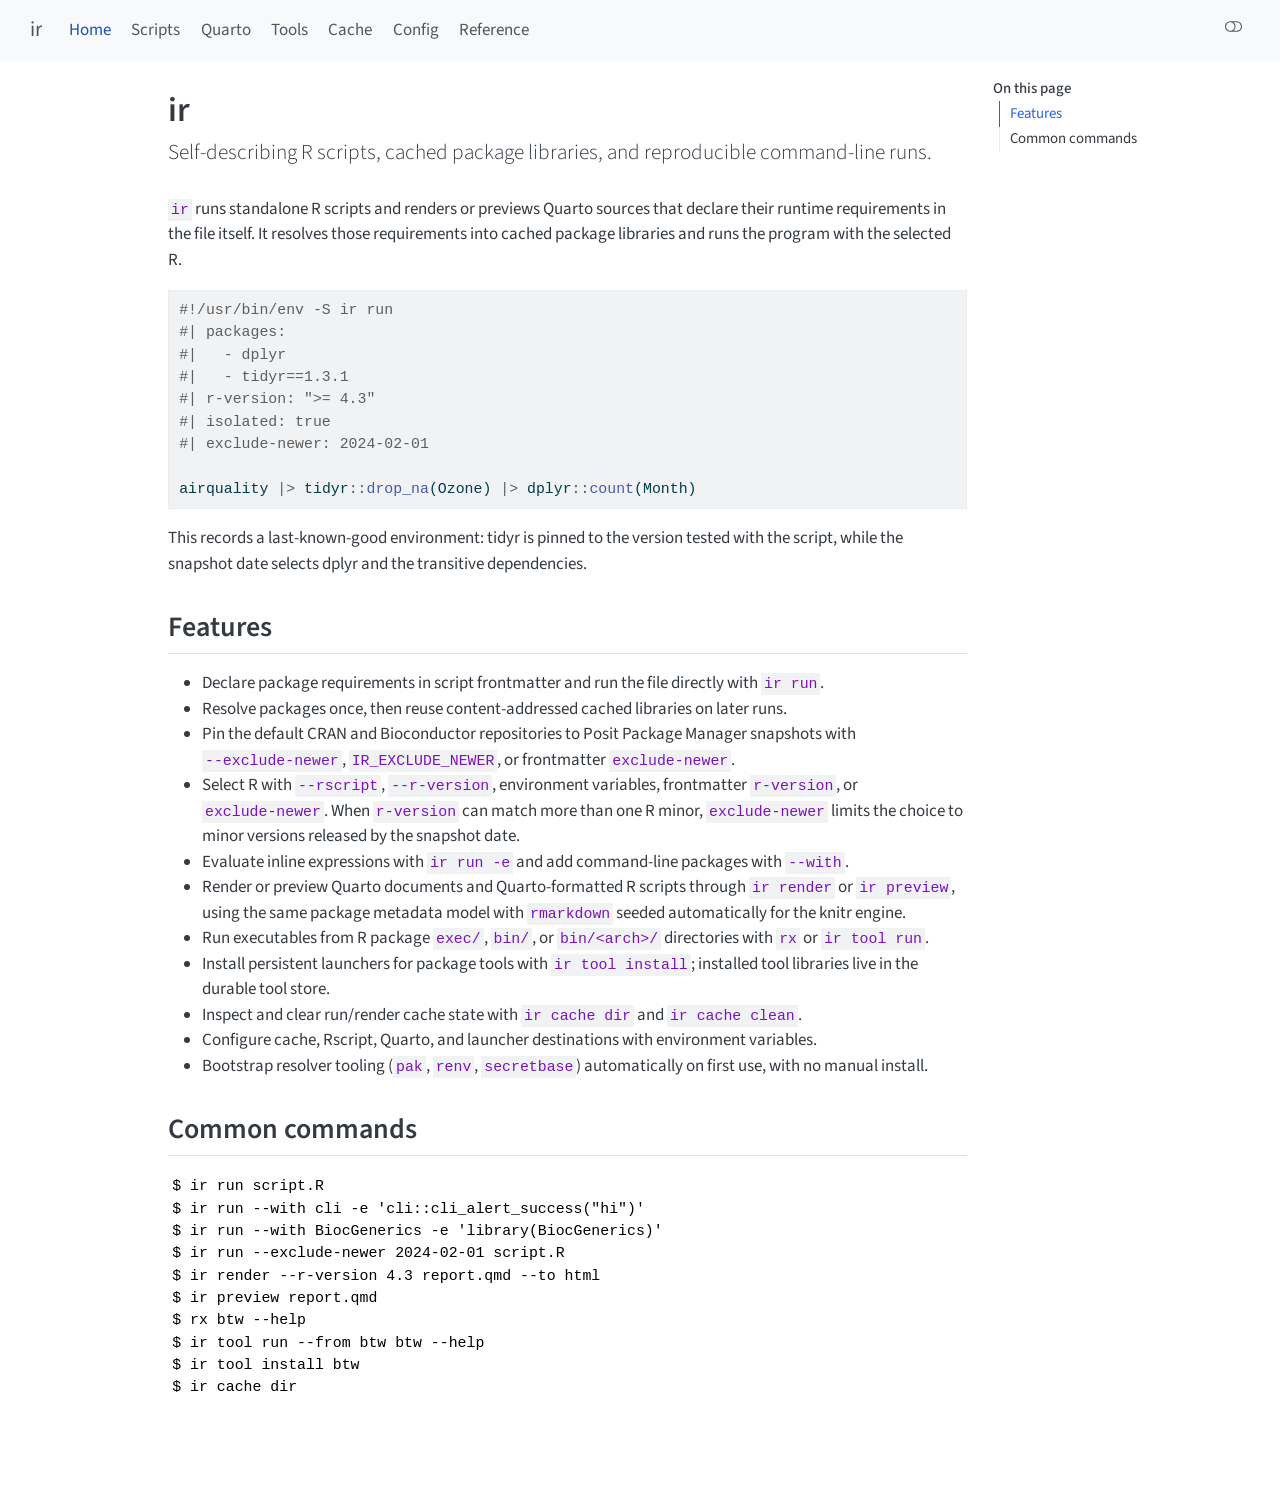
==== commit e6a40d95: "Built site for gh-pages" ====
--- a/index.html
+++ b/index.html
@@ -386,7 +386,7 @@
 <ul>
 <li>Declare package requirements in script frontmatter and run the file directly with <code>ir run</code>.</li>
 <li>Resolve packages once, then reuse content-addressed cached libraries on later runs.</li>
-<li>Pin CRAN resolution to a Posit Package Manager snapshot with <code>--exclude-newer</code>, <code>IR_EXCLUDE_NEWER</code>, or frontmatter <code>exclude-newer</code>.</li>
+<li>Pin the default CRAN and Bioconductor repositories to Posit Package Manager snapshots with <code>--exclude-newer</code>, <code>IR_EXCLUDE_NEWER</code>, or frontmatter <code>exclude-newer</code>.</li>
 <li>Select R with <code>--rscript</code>, <code>--r-version</code>, environment variables, frontmatter <code>r-version</code>, or <code>exclude-newer</code>. When <code>r-version</code> can match more than one R minor, <code>exclude-newer</code> limits the choice to minor versions released by the snapshot date.</li>
 <li>Evaluate inline expressions with <code>ir run -e</code> and add command-line packages with <code>--with</code>.</li>
 <li>Render or preview Quarto documents and Quarto-formatted R scripts through <code>ir render</code> or <code>ir preview</code>, using the same package metadata model with <code>rmarkdown</code> seeded automatically for the knitr engine.</li>
@@ -401,6 +401,7 @@
 <h2 class="anchored" data-anchor-id="common-commands">Common commands</h2>
 <pre class="console"><code>$ ir run script.R
 $ ir run --with cli -e 'cli::cli_alert_success("hi")'
+$ ir run --with BiocGenerics -e 'library(BiocGenerics)'
 $ ir run --exclude-newer 2024-02-01 script.R
 $ ir render --r-version 4.3 report.qmd --to html
 $ ir preview report.qmd
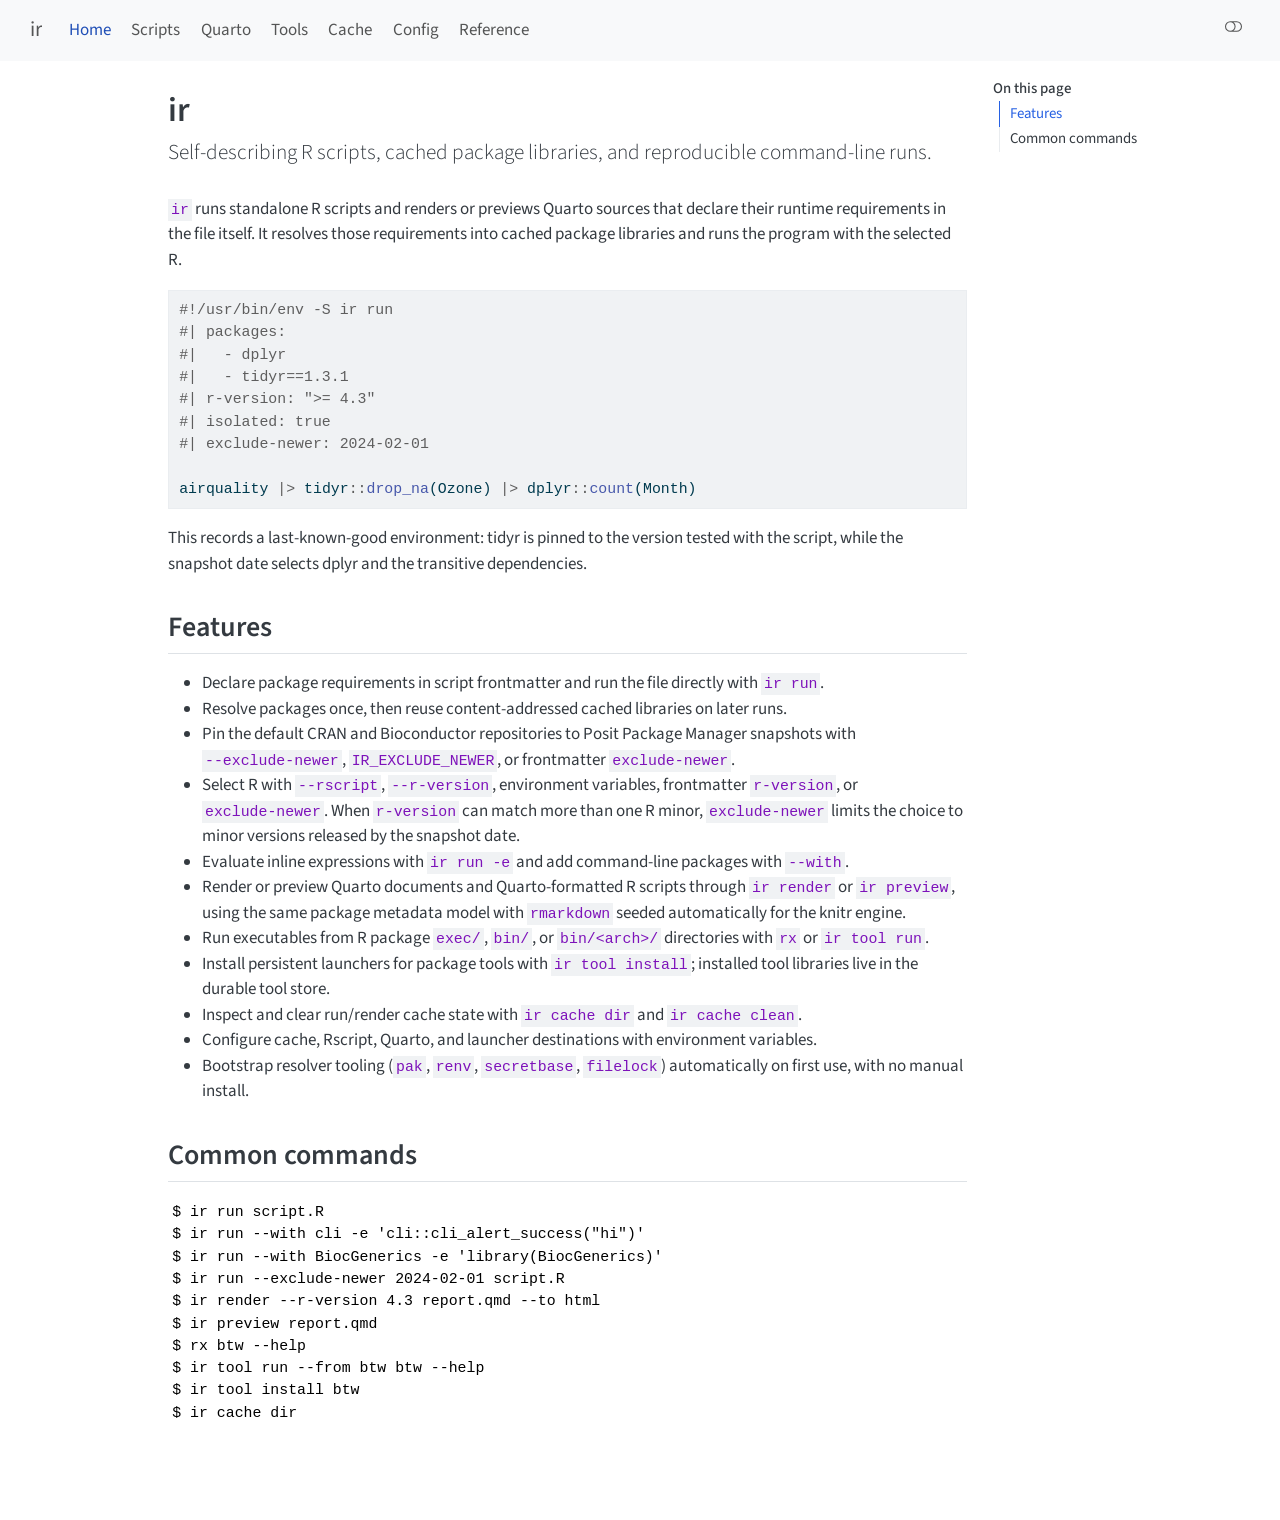
==== commit 7f3a1618: "Built site for gh-pages" ====
--- a/index.html
+++ b/index.html
@@ -2,7 +2,7 @@
 <html xmlns="http://www.w3.org/1999/xhtml" lang="en" xml:lang="en"><head>
 
 <meta charset="utf-8">
-<meta name="generator" content="quarto-1.10.18">
+<meta name="generator" content="quarto-1.10.19">
 
 <meta name="viewport" content="width=device-width, initial-scale=1.0, user-scalable=yes">
 
@@ -77,14 +77,14 @@
 <script src="site_libs/quarto-html/tippy.umd.min.js"></script>
 <script src="site_libs/quarto-html/anchor.min.js"></script>
 <link href="site_libs/quarto-html/tippy.css" rel="stylesheet">
-<link href="site_libs/quarto-html/quarto-syntax-highlighting-64a204ab8560d761af7679ceaba22944.css" rel="stylesheet" class="quarto-color-scheme" id="quarto-text-highlighting-styles">
-<link href="site_libs/quarto-html/quarto-syntax-highlighting-dark-b85bc7c33db8c58e0ec93c3465666fed.css" rel="stylesheet" class="quarto-color-scheme quarto-color-alternate" id="quarto-text-highlighting-styles">
-<link href="site_libs/quarto-html/quarto-syntax-highlighting-64a204ab8560d761af7679ceaba22944.css" rel="stylesheet" class="quarto-color-scheme-extra" id="quarto-text-highlighting-styles">
+<link href="site_libs/quarto-html/quarto-syntax-highlighting-bf27225e3a48a9273f3daa8f8e829971.css" rel="stylesheet" class="quarto-color-scheme" id="quarto-text-highlighting-styles">
+<link href="site_libs/quarto-html/quarto-syntax-highlighting-dark-b626d73c4c936ccc3cb08be7d45d1df6.css" rel="stylesheet" class="quarto-color-scheme quarto-color-alternate" id="quarto-text-highlighting-styles">
+<link href="site_libs/quarto-html/quarto-syntax-highlighting-bf27225e3a48a9273f3daa8f8e829971.css" rel="stylesheet" class="quarto-color-scheme-extra" id="quarto-text-highlighting-styles">
 <script src="site_libs/bootstrap/bootstrap.min.js"></script>
 <link href="site_libs/bootstrap/bootstrap-icons.css" rel="stylesheet">
-<link href="site_libs/bootstrap/bootstrap-953b800d9952cad34f3dacfb44715a02.min.css" rel="stylesheet" append-hash="true" class="quarto-color-scheme" id="quarto-bootstrap" data-mode="light">
-<link href="site_libs/bootstrap/bootstrap-dark-4ed19646e448f51b124ecd4727e6ff6b.min.css" rel="stylesheet" append-hash="true" class="quarto-color-scheme quarto-color-alternate" id="quarto-bootstrap" data-mode="dark">
-<link href="site_libs/bootstrap/bootstrap-953b800d9952cad34f3dacfb44715a02.min.css" rel="stylesheet" append-hash="true" class="quarto-color-scheme-extra" id="quarto-bootstrap" data-mode="light">
+<link href="site_libs/bootstrap/bootstrap-a3be67685771c938a0418ca264cbb6eb.min.css" rel="stylesheet" append-hash="true" class="quarto-color-scheme" id="quarto-bootstrap" data-mode="light">
+<link href="site_libs/bootstrap/bootstrap-dark-8b6599077d0285e0748ff4629e4fe113.min.css" rel="stylesheet" append-hash="true" class="quarto-color-scheme quarto-color-alternate" id="quarto-bootstrap" data-mode="dark">
+<link href="site_libs/bootstrap/bootstrap-a3be67685771c938a0418ca264cbb6eb.min.css" rel="stylesheet" append-hash="true" class="quarto-color-scheme-extra" id="quarto-bootstrap" data-mode="light">
 <script id="quarto-search-options" type="application/json">{
   "location": "navbar",
   "copy-button": false,
@@ -394,7 +394,7 @@
 <li>Install persistent launchers for package tools with <code>ir tool install</code>; installed tool libraries live in the durable tool store.</li>
 <li>Inspect and clear run/render cache state with <code>ir cache dir</code> and <code>ir cache clean</code>.</li>
 <li>Configure cache, Rscript, Quarto, and launcher destinations with environment variables.</li>
-<li>Bootstrap resolver tooling (<code>pak</code>, <code>renv</code>, <code>secretbase</code>) automatically on first use, with no manual install.</li>
+<li>Bootstrap resolver tooling (<code>pak</code>, <code>renv</code>, <code>secretbase</code>, <code>filelock</code>) automatically on first use, with no manual install.</li>
 </ul>
 </section>
 <section id="common-commands" class="level2">
--- a/site_libs/quarto-html/quarto-syntax-highlighting-bf27225e3a48a9273f3daa8f8e829971.css
+++ b/site_libs/quarto-html/quarto-syntax-highlighting-bf27225e3a48a9273f3daa8f8e829971.css
@@ -0,0 +1,236 @@
+/* quarto syntax highlight colors */
+:root {
+  --quarto-hl-ot-color: #003B4F;
+  --quarto-hl-at-color: #657422;
+  --quarto-hl-ss-color: #20794D;
+  --quarto-hl-an-color: #5E5E5E;
+  --quarto-hl-fu-color: #4758AB;
+  --quarto-hl-st-color: #20794D;
+  --quarto-hl-cf-color: #003B4F;
+  --quarto-hl-op-color: #5E5E5E;
+  --quarto-hl-er-color: #AD0000;
+  --quarto-hl-bn-color: #AD0000;
+  --quarto-hl-al-color: #AD0000;
+  --quarto-hl-va-color: #111111;
+  --quarto-hl-bu-color: inherit;
+  --quarto-hl-ex-color: inherit;
+  --quarto-hl-pp-color: #AD0000;
+  --quarto-hl-in-color: #5E5E5E;
+  --quarto-hl-vs-color: #20794D;
+  --quarto-hl-wa-color: #5E5E5E;
+  --quarto-hl-do-color: #5E5E5E;
+  --quarto-hl-im-color: #00769E;
+  --quarto-hl-ch-color: #20794D;
+  --quarto-hl-dt-color: #AD0000;
+  --quarto-hl-fl-color: #AD0000;
+  --quarto-hl-co-color: #5E5E5E;
+  --quarto-hl-cv-color: #5E5E5E;
+  --quarto-hl-cn-color: #8f5902;
+  --quarto-hl-sc-color: #5E5E5E;
+  --quarto-hl-dv-color: #AD0000;
+  --quarto-hl-kw-color: #003B4F;
+}
+
+/* other quarto variables */
+:root {
+  --quarto-font-monospace: SFMono-Regular, Menlo, Monaco, Consolas, "Liberation Mono", "Courier New", monospace;
+}
+
+/* syntax highlight based on Pandoc's rules */
+pre > code.sourceCode > span {
+  color: #003B4F;
+}
+
+code.sourceCode > span {
+  color: #003B4F;
+}
+
+div.sourceCode,
+div.sourceCode pre.sourceCode {
+  color: #003B4F;
+}
+
+/* Normal */
+code span {
+  color: #003B4F;
+}
+
+/* Alert */
+code span.al {
+  color: #AD0000;
+  font-style: inherit;
+}
+
+/* Annotation */
+code span.an {
+  color: #5E5E5E;
+  font-style: inherit;
+}
+
+/* Attribute */
+code span.at {
+  color: #657422;
+  font-style: inherit;
+}
+
+/* BaseN */
+code span.bn {
+  color: #AD0000;
+  font-style: inherit;
+}
+
+/* BuiltIn */
+code span.bu {
+  font-style: inherit;
+}
+
+/* ControlFlow */
+code span.cf {
+  color: #003B4F;
+  font-weight: bold;
+  font-style: inherit;
+}
+
+/* Char */
+code span.ch {
+  color: #20794D;
+  font-style: inherit;
+}
+
+/* Constant */
+code span.cn {
+  color: #8f5902;
+  font-style: inherit;
+}
+
+/* Comment */
+code span.co {
+  color: #5E5E5E;
+  font-style: inherit;
+}
+
+/* CommentVar */
+code span.cv {
+  color: #5E5E5E;
+  font-style: italic;
+}
+
+/* Documentation */
+code span.do {
+  color: #5E5E5E;
+  font-style: italic;
+}
+
+/* DataType */
+code span.dt {
+  color: #AD0000;
+  font-style: inherit;
+}
+
+/* DecVal */
+code span.dv {
+  color: #AD0000;
+  font-style: inherit;
+}
+
+/* Error */
+code span.er {
+  color: #AD0000;
+  font-style: inherit;
+}
+
+/* Extension */
+code span.ex {
+  font-style: inherit;
+}
+
+/* Float */
+code span.fl {
+  color: #AD0000;
+  font-style: inherit;
+}
+
+/* Function */
+code span.fu {
+  color: #4758AB;
+  font-style: inherit;
+}
+
+/* Import */
+code span.im {
+  color: #00769E;
+  font-style: inherit;
+}
+
+/* Information */
+code span.in {
+  color: #5E5E5E;
+  font-style: inherit;
+}
+
+/* Keyword */
+code span.kw {
+  color: #003B4F;
+  font-weight: bold;
+  font-style: inherit;
+}
+
+/* Operator */
+code span.op {
+  color: #5E5E5E;
+  font-style: inherit;
+}
+
+/* Other */
+code span.ot {
+  color: #003B4F;
+  font-style: inherit;
+}
+
+/* Preprocessor */
+code span.pp {
+  color: #AD0000;
+  font-style: inherit;
+}
+
+/* SpecialChar */
+code span.sc {
+  color: #5E5E5E;
+  font-style: inherit;
+}
+
+/* SpecialString */
+code span.ss {
+  color: #20794D;
+  font-style: inherit;
+}
+
+/* String */
+code span.st {
+  color: #20794D;
+  font-style: inherit;
+}
+
+/* Variable */
+code span.va {
+  color: #111111;
+  font-style: inherit;
+}
+
+/* VerbatimString */
+code span.vs {
+  color: #20794D;
+  font-style: inherit;
+}
+
+/* Warning */
+code span.wa {
+  color: #5E5E5E;
+  font-style: italic;
+}
+
+.prevent-inlining {
+  content: "</";
+}
+
+/*# sourceMappingURL=8be38f48d34c45af72792cbd699585e7.css.map */
--- a/site_libs/quarto-html/quarto-syntax-highlighting-dark-b626d73c4c936ccc3cb08be7d45d1df6.css
+++ b/site_libs/quarto-html/quarto-syntax-highlighting-dark-b626d73c4c936ccc3cb08be7d45d1df6.css
@@ -0,0 +1,219 @@
+/* quarto syntax highlight colors */
+:root {
+  --quarto-hl-al-color: #f07178;
+  --quarto-hl-an-color: #d4d0ab;
+  --quarto-hl-at-color: #00e0e0;
+  --quarto-hl-bn-color: #d4d0ab;
+  --quarto-hl-bu-color: #abe338;
+  --quarto-hl-ch-color: #abe338;
+  --quarto-hl-co-color: #f8f8f2;
+  --quarto-hl-cv-color: #ffd700;
+  --quarto-hl-cn-color: #ffd700;
+  --quarto-hl-cf-color: #ffa07a;
+  --quarto-hl-dt-color: #ffa07a;
+  --quarto-hl-dv-color: #d4d0ab;
+  --quarto-hl-do-color: #f8f8f2;
+  --quarto-hl-er-color: #f07178;
+  --quarto-hl-ex-color: #00e0e0;
+  --quarto-hl-fl-color: #d4d0ab;
+  --quarto-hl-fu-color: #ffa07a;
+  --quarto-hl-im-color: #abe338;
+  --quarto-hl-in-color: #d4d0ab;
+  --quarto-hl-kw-color: #ffa07a;
+  --quarto-hl-op-color: #ffa07a;
+  --quarto-hl-ot-color: #00e0e0;
+  --quarto-hl-pp-color: #dcc6e0;
+  --quarto-hl-re-color: #00e0e0;
+  --quarto-hl-sc-color: #abe338;
+  --quarto-hl-ss-color: #abe338;
+  --quarto-hl-st-color: #abe338;
+  --quarto-hl-va-color: #00e0e0;
+  --quarto-hl-vs-color: #abe338;
+  --quarto-hl-wa-color: #dcc6e0;
+}
+
+/* other quarto variables */
+:root {
+  --quarto-font-monospace: SFMono-Regular, Menlo, Monaco, Consolas, "Liberation Mono", "Courier New", monospace;
+}
+
+/* syntax highlight based on Pandoc's rules */
+pre > code.sourceCode > span {
+  color: #f8f8f2;
+}
+
+code.sourceCode > span {
+  color: #f8f8f2;
+}
+
+div.sourceCode,
+div.sourceCode pre.sourceCode {
+  color: #f8f8f2;
+}
+
+/* Normal */
+code span {
+  color: #f8f8f2;
+}
+
+/* Alert */
+code span.al {
+  color: #f07178;
+}
+
+/* Annotation */
+code span.an {
+  color: #d4d0ab;
+}
+
+/* Attribute */
+code span.at {
+  color: #00e0e0;
+}
+
+/* BaseN */
+code span.bn {
+  color: #d4d0ab;
+}
+
+/* BuiltIn */
+code span.bu {
+  color: #abe338;
+}
+
+/* ControlFlow */
+code span.cf {
+  font-weight: bold;
+  color: #ffa07a;
+}
+
+/* Char */
+code span.ch {
+  color: #abe338;
+}
+
+/* Constant */
+code span.cn {
+  color: #ffd700;
+}
+
+/* Comment */
+code span.co {
+  font-style: italic;
+  color: #f8f8f2;
+}
+
+/* CommentVar */
+code span.cv {
+  color: #ffd700;
+}
+
+/* Documentation */
+code span.do {
+  color: #f8f8f2;
+}
+
+/* DataType */
+code span.dt {
+  color: #ffa07a;
+}
+
+/* DecVal */
+code span.dv {
+  color: #d4d0ab;
+}
+
+/* Error */
+code span.er {
+  color: #f07178;
+  text-decoration: underline;
+}
+
+/* Extension */
+code span.ex {
+  font-weight: bold;
+  color: #00e0e0;
+}
+
+/* Float */
+code span.fl {
+  color: #d4d0ab;
+}
+
+/* Function */
+code span.fu {
+  color: #ffa07a;
+}
+
+/* Import */
+code span.im {
+  color: #abe338;
+}
+
+/* Information */
+code span.in {
+  color: #d4d0ab;
+}
+
+/* Keyword */
+code span.kw {
+  font-weight: bold;
+  color: #ffa07a;
+}
+
+/* Operator */
+code span.op {
+  color: #ffa07a;
+}
+
+/* Other */
+code span.ot {
+  color: #00e0e0;
+}
+
+/* Preprocessor */
+code span.pp {
+  color: #dcc6e0;
+}
+
+/* RegionMarker */
+code span.re {
+  background-color: #f8f8f2;
+  color: #00e0e0;
+}
+
+/* SpecialChar */
+code span.sc {
+  color: #abe338;
+}
+
+/* SpecialString */
+code span.ss {
+  color: #abe338;
+}
+
+/* String */
+code span.st {
+  color: #abe338;
+}
+
+/* Variable */
+code span.va {
+  color: #00e0e0;
+}
+
+/* VerbatimString */
+code span.vs {
+  color: #abe338;
+}
+
+/* Warning */
+code span.wa {
+  color: #dcc6e0;
+}
+
+.prevent-inlining {
+  content: "</";
+}
+
+/*# sourceMappingURL=a269c63e8167c3ae395728e86feb0848.css.map */
--- a/site_libs/quarto-html/quarto-syntax-highlighting-bf27225e3a48a9273f3daa8f8e829971.css
+++ b/site_libs/quarto-html/quarto-syntax-highlighting-bf27225e3a48a9273f3daa8f8e829971.css
@@ -0,0 +1,236 @@
+/* quarto syntax highlight colors */
+:root {
+  --quarto-hl-ot-color: #003B4F;
+  --quarto-hl-at-color: #657422;
+  --quarto-hl-ss-color: #20794D;
+  --quarto-hl-an-color: #5E5E5E;
+  --quarto-hl-fu-color: #4758AB;
+  --quarto-hl-st-color: #20794D;
+  --quarto-hl-cf-color: #003B4F;
+  --quarto-hl-op-color: #5E5E5E;
+  --quarto-hl-er-color: #AD0000;
+  --quarto-hl-bn-color: #AD0000;
+  --quarto-hl-al-color: #AD0000;
+  --quarto-hl-va-color: #111111;
+  --quarto-hl-bu-color: inherit;
+  --quarto-hl-ex-color: inherit;
+  --quarto-hl-pp-color: #AD0000;
+  --quarto-hl-in-color: #5E5E5E;
+  --quarto-hl-vs-color: #20794D;
+  --quarto-hl-wa-color: #5E5E5E;
+  --quarto-hl-do-color: #5E5E5E;
+  --quarto-hl-im-color: #00769E;
+  --quarto-hl-ch-color: #20794D;
+  --quarto-hl-dt-color: #AD0000;
+  --quarto-hl-fl-color: #AD0000;
+  --quarto-hl-co-color: #5E5E5E;
+  --quarto-hl-cv-color: #5E5E5E;
+  --quarto-hl-cn-color: #8f5902;
+  --quarto-hl-sc-color: #5E5E5E;
+  --quarto-hl-dv-color: #AD0000;
+  --quarto-hl-kw-color: #003B4F;
+}
+
+/* other quarto variables */
+:root {
+  --quarto-font-monospace: SFMono-Regular, Menlo, Monaco, Consolas, "Liberation Mono", "Courier New", monospace;
+}
+
+/* syntax highlight based on Pandoc's rules */
+pre > code.sourceCode > span {
+  color: #003B4F;
+}
+
+code.sourceCode > span {
+  color: #003B4F;
+}
+
+div.sourceCode,
+div.sourceCode pre.sourceCode {
+  color: #003B4F;
+}
+
+/* Normal */
+code span {
+  color: #003B4F;
+}
+
+/* Alert */
+code span.al {
+  color: #AD0000;
+  font-style: inherit;
+}
+
+/* Annotation */
+code span.an {
+  color: #5E5E5E;
+  font-style: inherit;
+}
+
+/* Attribute */
+code span.at {
+  color: #657422;
+  font-style: inherit;
+}
+
+/* BaseN */
+code span.bn {
+  color: #AD0000;
+  font-style: inherit;
+}
+
+/* BuiltIn */
+code span.bu {
+  font-style: inherit;
+}
+
+/* ControlFlow */
+code span.cf {
+  color: #003B4F;
+  font-weight: bold;
+  font-style: inherit;
+}
+
+/* Char */
+code span.ch {
+  color: #20794D;
+  font-style: inherit;
+}
+
+/* Constant */
+code span.cn {
+  color: #8f5902;
+  font-style: inherit;
+}
+
+/* Comment */
+code span.co {
+  color: #5E5E5E;
+  font-style: inherit;
+}
+
+/* CommentVar */
+code span.cv {
+  color: #5E5E5E;
+  font-style: italic;
+}
+
+/* Documentation */
+code span.do {
+  color: #5E5E5E;
+  font-style: italic;
+}
+
+/* DataType */
+code span.dt {
+  color: #AD0000;
+  font-style: inherit;
+}
+
+/* DecVal */
+code span.dv {
+  color: #AD0000;
+  font-style: inherit;
+}
+
+/* Error */
+code span.er {
+  color: #AD0000;
+  font-style: inherit;
+}
+
+/* Extension */
+code span.ex {
+  font-style: inherit;
+}
+
+/* Float */
+code span.fl {
+  color: #AD0000;
+  font-style: inherit;
+}
+
+/* Function */
+code span.fu {
+  color: #4758AB;
+  font-style: inherit;
+}
+
+/* Import */
+code span.im {
+  color: #00769E;
+  font-style: inherit;
+}
+
+/* Information */
+code span.in {
+  color: #5E5E5E;
+  font-style: inherit;
+}
+
+/* Keyword */
+code span.kw {
+  color: #003B4F;
+  font-weight: bold;
+  font-style: inherit;
+}
+
+/* Operator */
+code span.op {
+  color: #5E5E5E;
+  font-style: inherit;
+}
+
+/* Other */
+code span.ot {
+  color: #003B4F;
+  font-style: inherit;
+}
+
+/* Preprocessor */
+code span.pp {
+  color: #AD0000;
+  font-style: inherit;
+}
+
+/* SpecialChar */
+code span.sc {
+  color: #5E5E5E;
+  font-style: inherit;
+}
+
+/* SpecialString */
+code span.ss {
+  color: #20794D;
+  font-style: inherit;
+}
+
+/* String */
+code span.st {
+  color: #20794D;
+  font-style: inherit;
+}
+
+/* Variable */
+code span.va {
+  color: #111111;
+  font-style: inherit;
+}
+
+/* VerbatimString */
+code span.vs {
+  color: #20794D;
+  font-style: inherit;
+}
+
+/* Warning */
+code span.wa {
+  color: #5E5E5E;
+  font-style: italic;
+}
+
+.prevent-inlining {
+  content: "</";
+}
+
+/*# sourceMappingURL=8be38f48d34c45af72792cbd699585e7.css.map */
